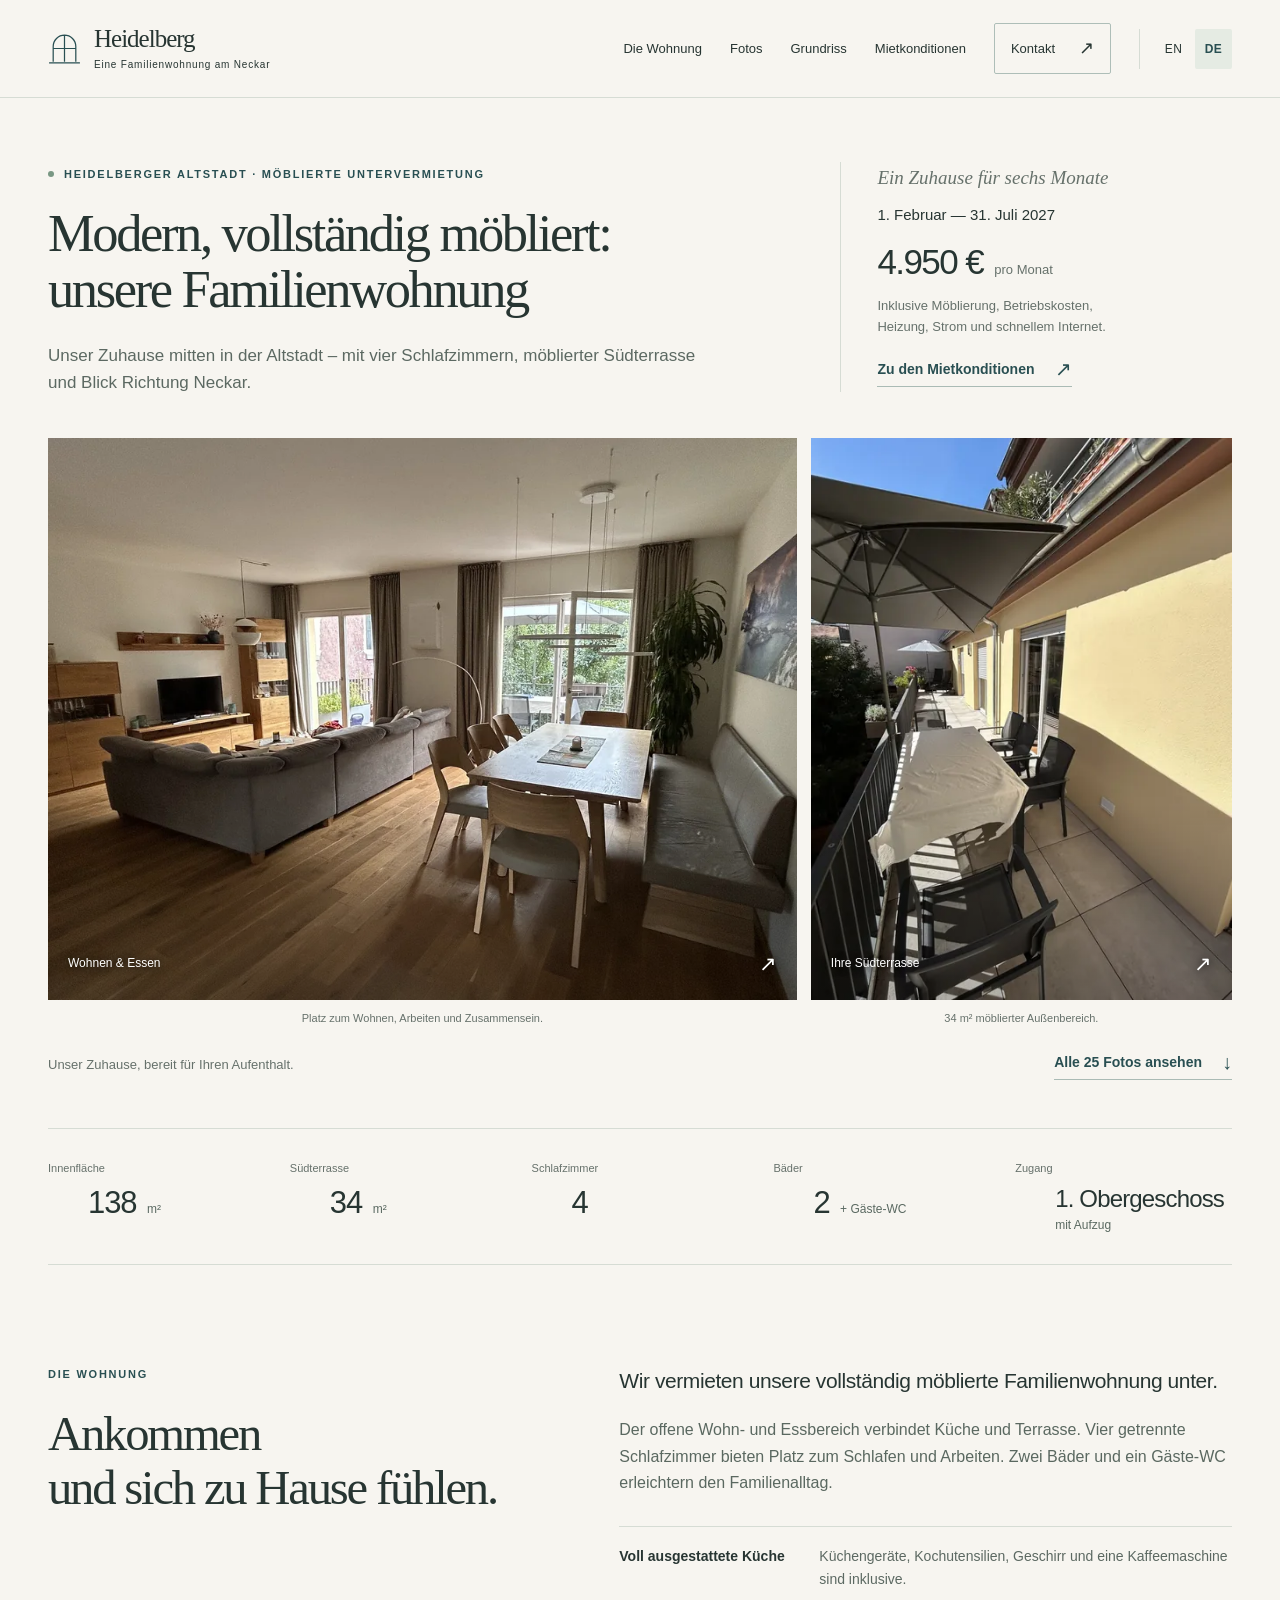
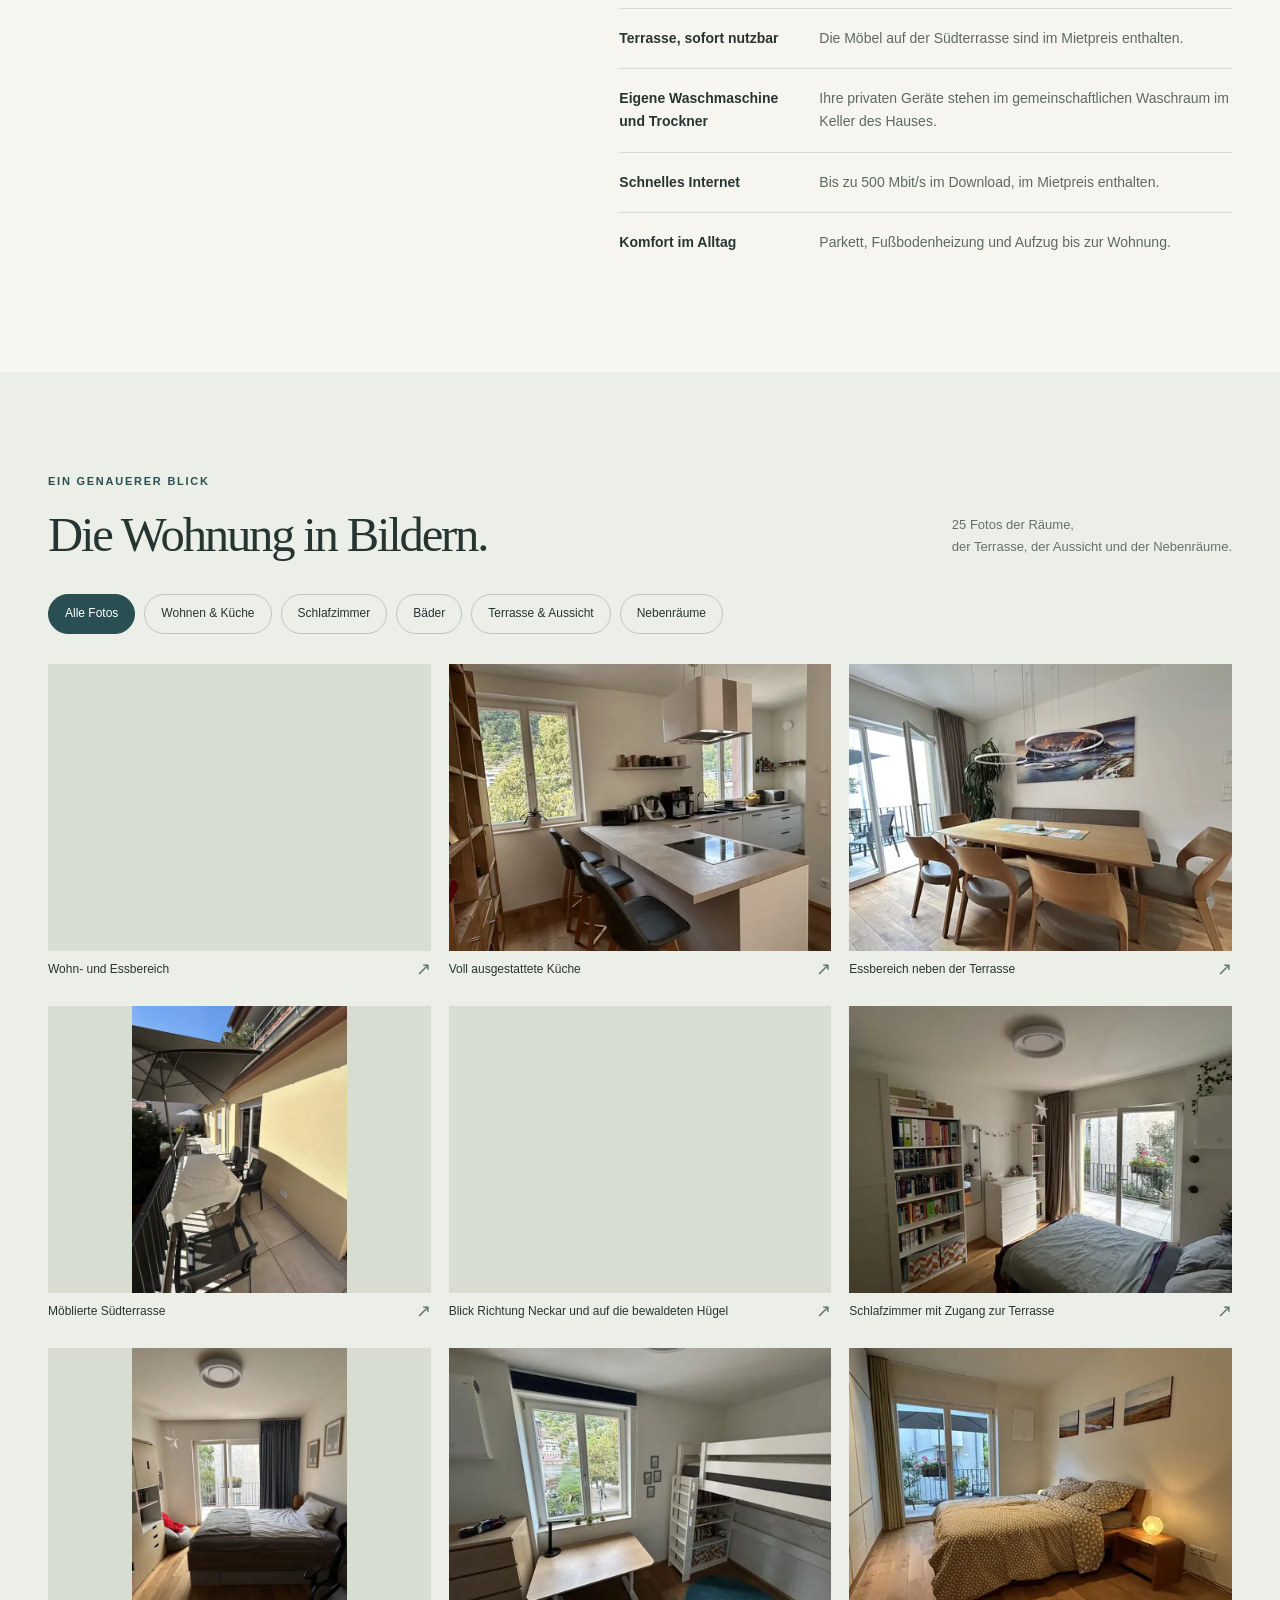
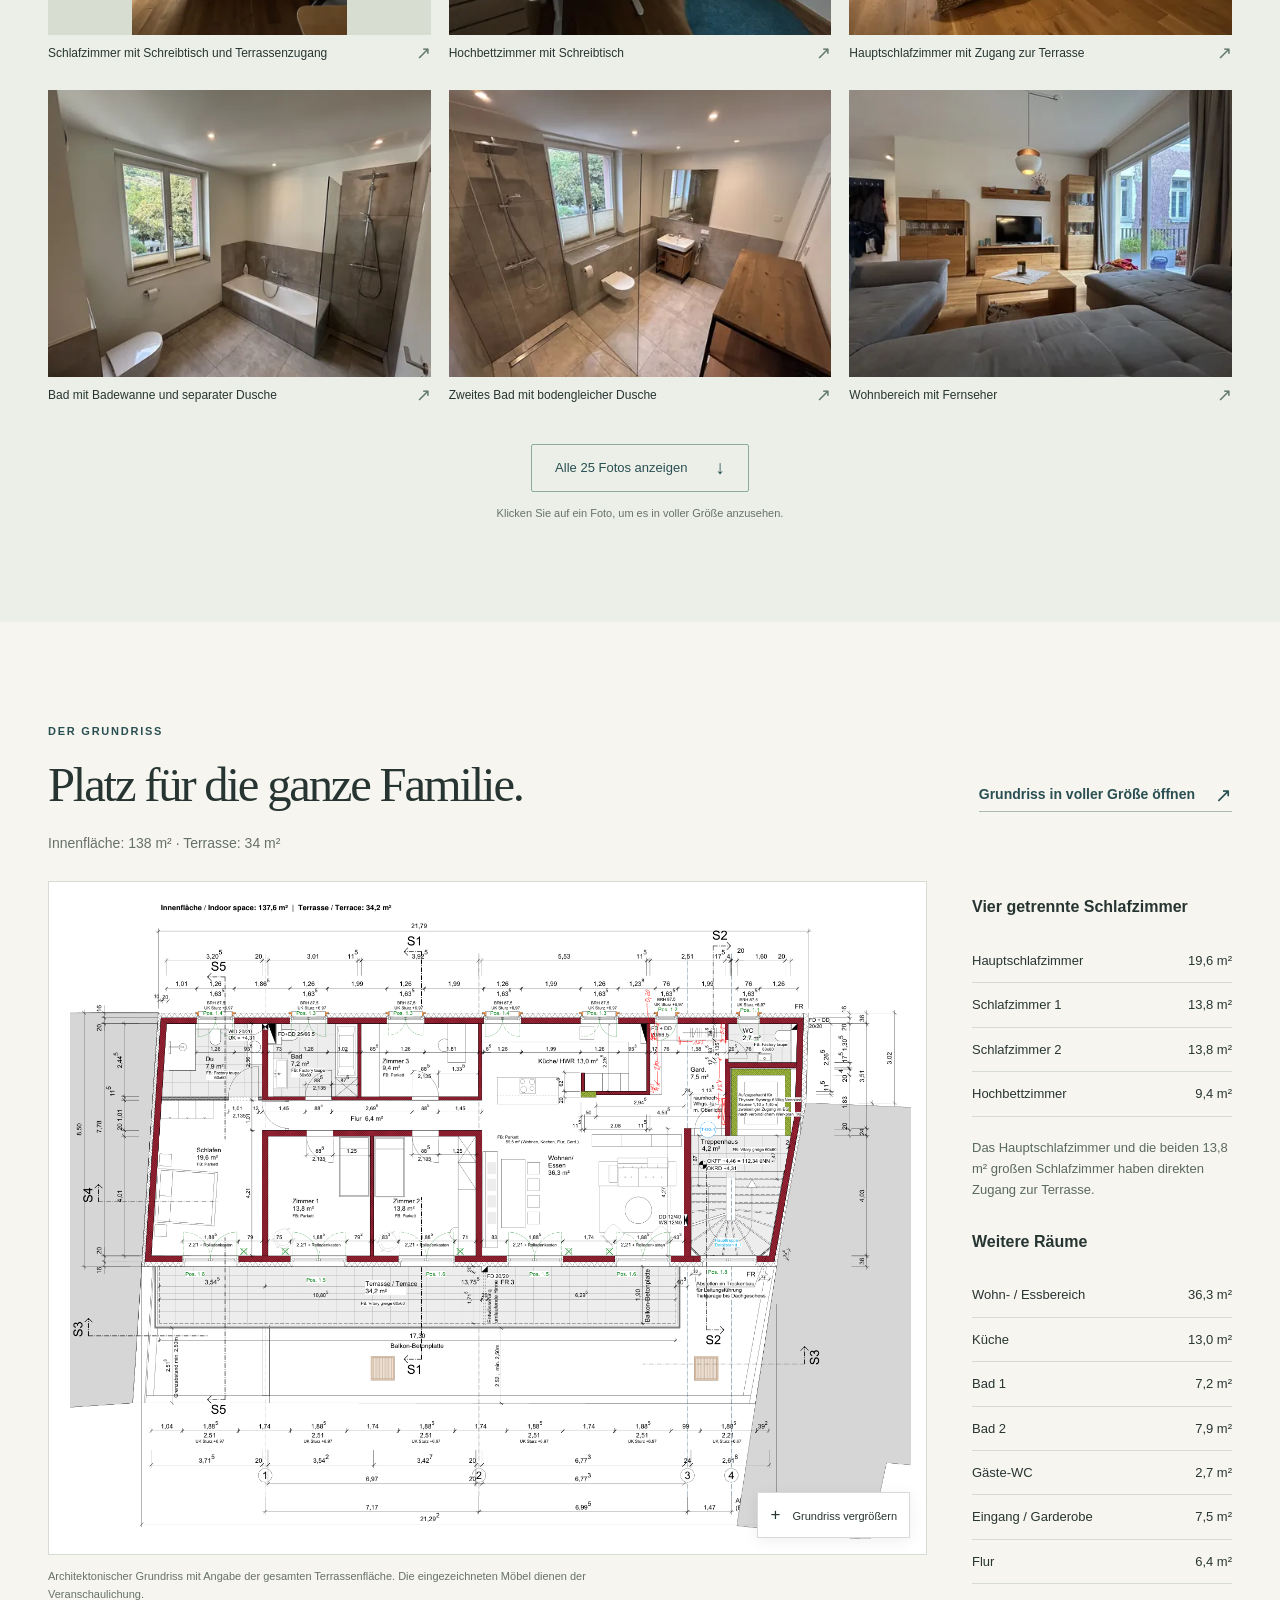
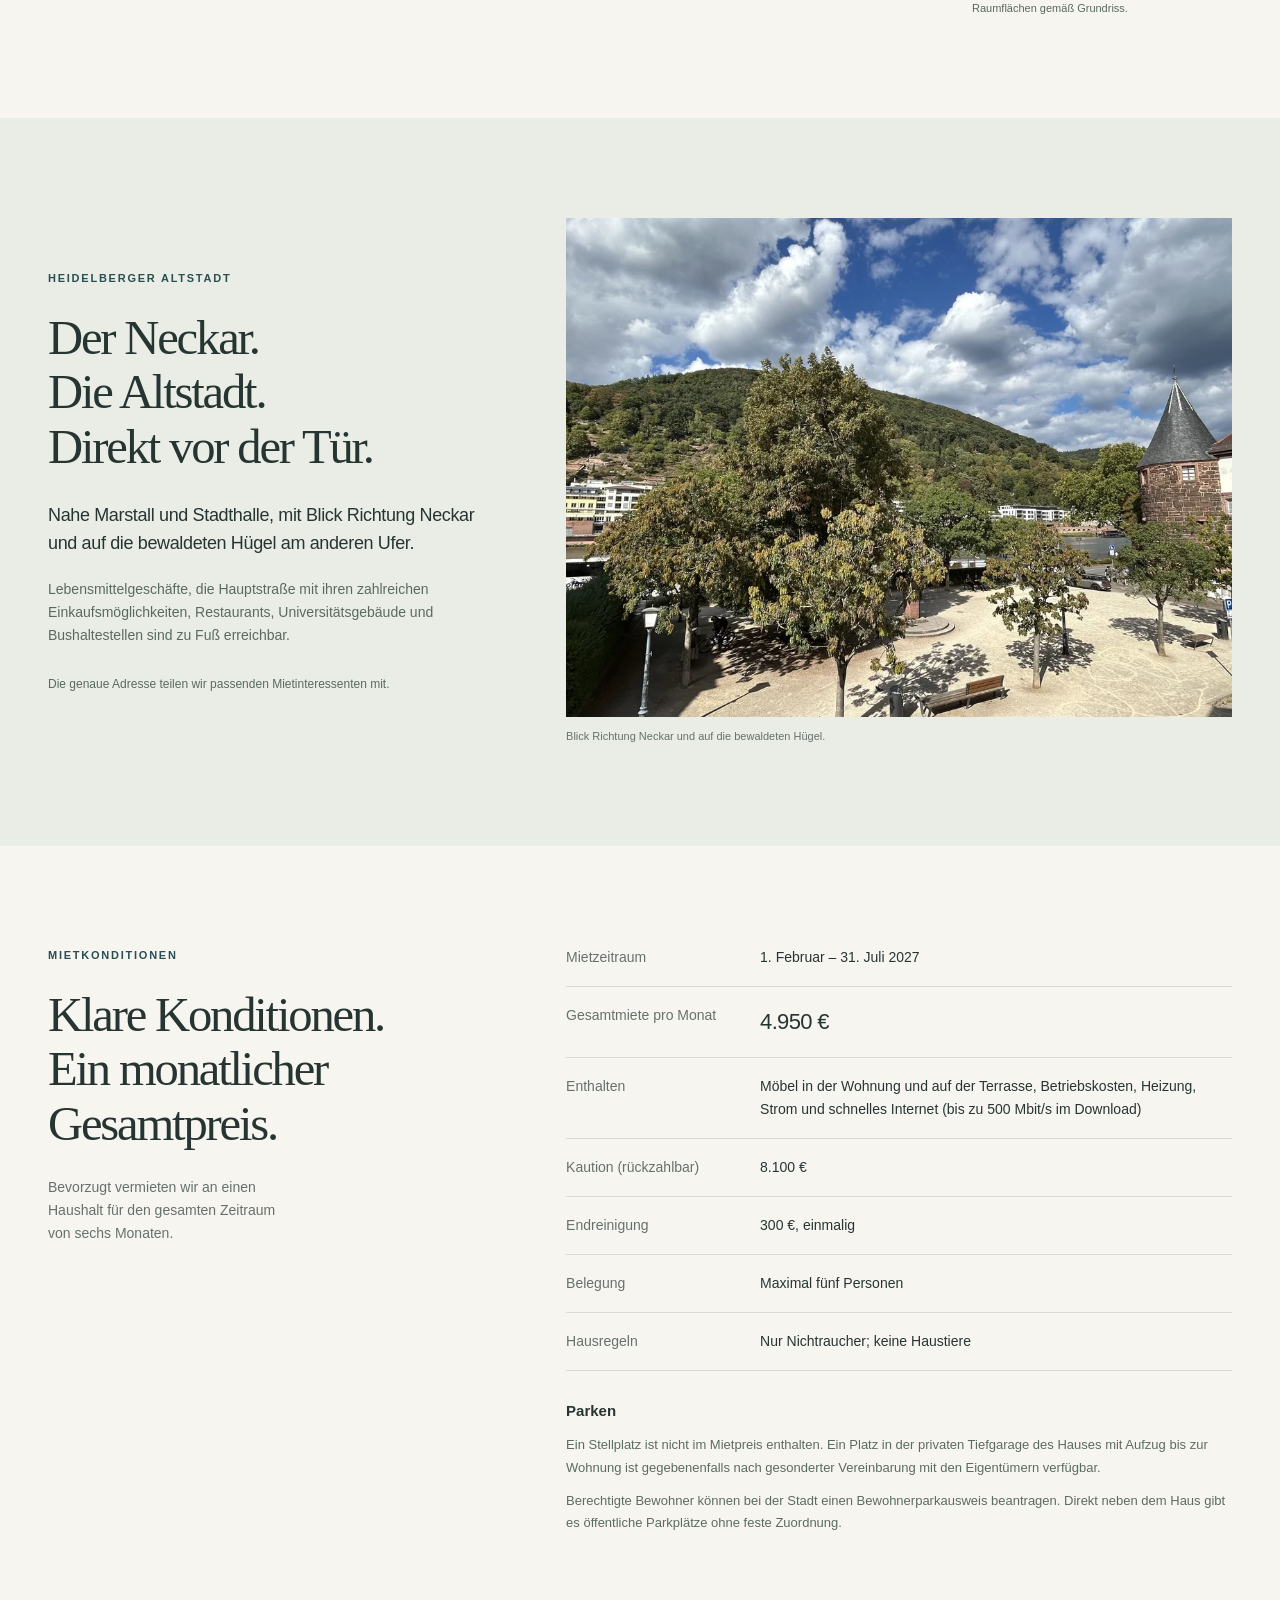
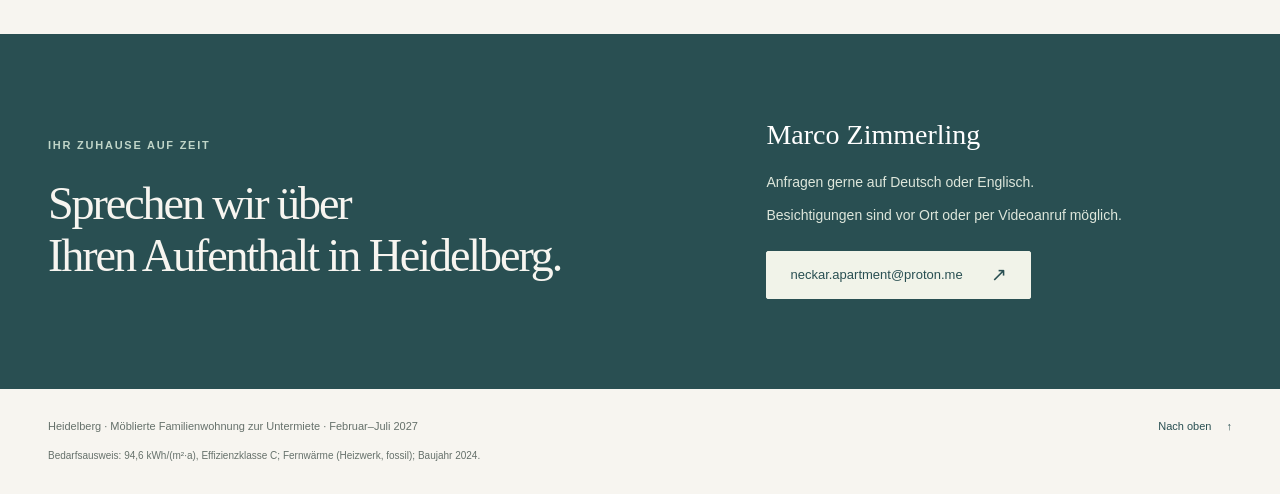
==== de.html @ b313aef7 "Publish bilingual furnished apartment website with photos and floor plan" ====
<!doctype html>
<html lang="de">
<head>
  <meta charset="utf-8">
  <meta name="viewport" content="width=device-width, initial-scale=1">
  <meta name="robots" content="noindex,nofollow">
  <meta name="description" content="Moderne, vollständig möblierte Familienwohnung in der Heidelberger Altstadt. Vier Schlafzimmer, Südterrasse und Blick zum Neckar. 1. Februar bis 31. Juli 2027.">
  <meta name="theme-color" content="#f7f5f0">
  <meta property="og:type" content="website">
  <meta property="og:title" content="Moderne, vollständig möblierte Familienwohnung in Heidelberg">
  <meta property="og:description" content="Vier Schlafzimmer, möblierte Südterrasse und Blick zum Neckar. 1. Februar bis 31. Juli 2027.">
  <meta property="og:url" content="https://mzimmerling.github.io/nekar-apartment/de.html">
  <meta property="og:image" content="https://mzimmerling.github.io/nekar-apartment/assets/photo-01-md.webp">
  <title>Moderne, vollständig möblierte Familienwohnung · Heidelberg</title>
  <link rel="icon" type="image/svg+xml" href="favicon.svg">
  <link rel="alternate" hreflang="en" href="https://mzimmerling.github.io/nekar-apartment/">
  <link rel="alternate" hreflang="de" href="https://mzimmerling.github.io/nekar-apartment/de.html">
  <link rel="stylesheet" href="styles.css?v=3">
  <link rel="preload" as="image" href="assets/photo-01-lg.webp" imagesrcset="assets/photo-01-md.webp 960w, assets/photo-01-lg.webp 1800w" imagesizes="(max-width: 720px) 100vw, 65vw">
  <script defer src="site-config.js?v=2"></script>
  <script defer src="photos.js?v=2"></script>
  <script defer src="app.js?v=2"></script>
</head>
<body>
  <a class="skip-link" href="#main">Zum Inhalt springen</a>
  <header class="site-header">
    <a class="wordmark" href="#top" aria-label="Familienwohnung in Heidelberg, zurück nach oben">
      <svg viewbox="0 0 32 36" aria-hidden="true"><path d="M5 31V16a11 11 0 0 1 22 0v15M16 5v26M5 18h22M1 32h30"></path></svg>
      <span>Heidelberg<span class="wordmark-sub">Eine Familienwohnung am Neckar</span></span>
    </a>
    <nav aria-label="Hauptnavigation">
      <a href="#apartment">Die Wohnung</a>
      <a href="#photos">Fotos</a>
      <a href="#floorplan">Grundriss</a>
      <a href="#terms">Mietkonditionen</a>
      <a class="nav-contact" href="#contact">Kontakt <span aria-hidden="true">↗</span></a>
      <div class="language-switch" role="group" aria-label="Sprache der Website">
        <a href="index.html" lang="en" hreflang="en" aria-label="English">EN</a>
        <a href="de.html" lang="de" hreflang="de" aria-label="Deutsch" aria-current="page">DE</a>
      </div>
    </nav>
  </header>

  <main id="main">
    <section class="hero page-width" id="top" aria-labelledby="hero-title">
      <div class="hero-intro">
        <div>
          <p class="eyebrow"><span class="small-dot" aria-hidden="true"></span> Heidelberger Altstadt · Möblierte Untervermietung</p>
          <h1 id="hero-title">Modern, vollständig möbliert:<br class="desktop-break"> unsere Familienwohnung</h1>
          <p class="hero-description">Unser Zuhause mitten in der Altstadt – mit vier Schlafzimmern, möblierter Südterrasse und Blick Richtung Neckar.</p>
        </div>
        <aside class="stay-summary" aria-label="Mietzeitraum und monatlicher Mietpreis">
          <p class="summary-label">Ein Zuhause für sechs Monate</p>
          <p class="stay-dates">1. Februar — 31. Juli 2027</p>
          <p class="hero-price">4.950 € <span>pro Monat</span></p>
          <p class="price-detail">Inklusive Möblierung, Betriebskosten,<br>Heizung, Strom und schnellem Internet.</p>
          <a class="text-link" href="#terms">Zu den Mietkonditionen <span aria-hidden="true">↗</span></a>
        </aside>
      </div>

      <div class="hero-photos">
        <figure>
          <button class="hero-photo" type="button" data-photo-id="photo-01" aria-label="Foto des Wohn- und Essbereichs vergrößern">
            <img src="assets/photo-01-lg.webp" srcset="assets/photo-01-md.webp 960w, assets/photo-01-lg.webp 1800w" sizes="(max-width: 720px) 100vw, 65vw" width="2200" height="1650" alt="Offener Wohn- und Essbereich mit grauem Sofa, Esstisch aus Holz und Türen zur Terrasse" fetchpriority="high">
            <span class="image-corner" aria-hidden="true">Wohnen &amp; Essen <span>↗</span></span>
          </button>
          <figcaption>Platz zum Wohnen, Arbeiten und Zusammensein.</figcaption>
        </figure>
        <figure>
          <button class="hero-photo terrace" type="button" data-photo-id="photo-05" aria-label="Terrassenfoto vergrößern">
            <img src="assets/photo-05-lg.webp" srcset="assets/photo-05-sm.webp 480w, assets/photo-05-md.webp 960w, assets/photo-05-lg.webp 1650w" sizes="(max-width: 720px) 100vw, 37vw" width="1650" height="2200" alt="Lange Südterrasse mit Gartentisch, Stühlen und Sonnenschirm">
            <span class="image-corner" aria-hidden="true">Ihre Südterrasse <span>↗</span></span>
          </button>
          <figcaption>34 m² möblierter Außenbereich.</figcaption>
        </figure>
      </div>
      <div class="hero-bottom"><span>Unser Zuhause, bereit für Ihren Aufenthalt.</span><a class="text-link" href="#photos">Alle 25 Fotos ansehen <span aria-hidden="true">↓</span></a></div>

      <dl class="key-facts">
        <div><dt>Innenfläche</dt><dd>138 <span>m²</span></dd></div>
        <div><dt>Südterrasse</dt><dd>34 <span>m²</span></dd></div>
        <div><dt>Schlafzimmer</dt><dd>4</dd></div>
        <div><dt>Bäder</dt><dd>2 <span>+ Gäste-WC</span></dd></div>
        <div><dt>Zugang</dt><dd class="fact-access">1. Obergeschoss <span>mit Aufzug</span></dd></div>
      </dl>
    </section>

    <section class="apartment-section page-width section-space" id="apartment" aria-labelledby="apartment-title">
      <div class="section-intro">
        <p class="eyebrow">Die Wohnung</p>
        <h2 id="apartment-title">Ankommen<br>und sich zu Hause fühlen.</h2>
      </div>
      <div class="apartment-copy">
        <p class="lead">Wir vermieten unsere vollständig möblierte Familienwohnung unter.</p>
        <p>Der offene Wohn- und Essbereich verbindet Küche und Terrasse. Vier getrennte Schlafzimmer bieten Platz zum Schlafen und Arbeiten. Zwei Bäder und ein Gäste-WC erleichtern den Familienalltag.</p>
        <dl class="amenity-list">
          <div><dt>Voll ausgestattete Küche</dt><dd>Küchengeräte, Kochutensilien, Geschirr und eine Kaffeemaschine sind inklusive.</dd></div>
          <div><dt>Terrasse, sofort nutzbar</dt><dd>Die Möbel auf der Südterrasse sind im Mietpreis enthalten.</dd></div>
          <div><dt>Eigene Waschmaschine und Trockner</dt><dd>Ihre privaten Geräte stehen im gemeinschaftlichen Waschraum im Keller des Hauses.</dd></div>
          <div><dt>Schnelles Internet</dt><dd>Bis zu 500 Mbit/s im Download, im Mietpreis enthalten.</dd></div>
          <div><dt>Komfort im Alltag</dt><dd>Parkett, Fußbodenheizung und Aufzug bis zur Wohnung.</dd></div>
        </dl>
      </div>
    </section>

    <section class="gallery-section section-space" id="photos" aria-labelledby="gallery-title">
      <div class="page-width">
        <div class="section-topline"><div><p class="eyebrow">Ein genauerer Blick</p><h2 id="gallery-title">Die Wohnung in Bildern.</h2></div><p class="section-note">25 Fotos der Räume,<br>der Terrasse, der Aussicht und der Nebenräume.</p></div>
        <div class="gallery-filters" role="group" aria-label="Fotos nach Raum filtern">
          <button type="button" data-filter="all" aria-pressed="true">Alle Fotos</button>
          <button type="button" data-filter="living" aria-pressed="false">Wohnen &amp; Küche</button>
          <button type="button" data-filter="bedrooms" aria-pressed="false">Schlafzimmer</button>
          <button type="button" data-filter="bathrooms" aria-pressed="false">Bäder</button>
          <button type="button" data-filter="outdoor" aria-pressed="false">Terrasse &amp; Aussicht</button>
          <button type="button" data-filter="practical" aria-pressed="false">Nebenräume</button>
        </div>
        <p id="gallery-status" class="sr-only" role="status" aria-live="polite"></p>
        <div id="gallery-grid" class="gallery-grid"></div>
        <div class="gallery-more"><button class="button button-outline" id="show-more" type="button">Alle 25 Fotos anzeigen <span aria-hidden="true">↓</span></button><p>Klicken Sie auf ein Foto, um es in voller Größe anzusehen.</p></div>
        <noscript><p>Die Fotogalerie benötigt JavaScript. Die großen Fotos und der Grundriss sind auf dieser Seite auch ohne JavaScript verfügbar.</p></noscript>
      </div>
    </section>

    <section class="floorplan-section page-width section-space" id="floorplan" aria-labelledby="floorplan-title">
      <div class="section-topline"><div><p class="eyebrow">Der Grundriss</p><h2 id="floorplan-title">Platz für die ganze Familie.</h2></div><a class="text-link" href="assets/floor-plan.png?v=2" target="_blank" rel="noopener">Grundriss in voller Größe öffnen <span aria-hidden="true">↗</span></a></div>
      <p class="floorplan-area">Innenfläche: 138 m² · Terrasse: 34 m²</p>
      <div class="floorplan-layout">
        <figure class="floorplan-figure">
          <button id="open-floorplan" type="button" aria-label="Grundriss öffnen und vergrößern">
            <img src="assets/floor-plan-preview.png?v=2" width="1610" height="1220" loading="lazy" alt="Grundriss des ersten Obergeschosses mit vier Schlafzimmern, offenem Wohn- und Essbereich, Küche, zwei Bädern, Gäste-WC und langer Terrasse">
            <span class="plan-enlarge"><span aria-hidden="true">+</span> Grundriss vergrößern</span>
          </button>
          <figcaption>Architektonischer Grundriss mit Angabe der gesamten Terrassenfläche. Die eingezeichneten Möbel dienen der Veranschaulichung.</figcaption>
        </figure>
        <aside class="room-schedule" aria-labelledby="room-title">
          <div class="room-group">
            <h3 id="room-title">Vier getrennte Schlafzimmer</h3>
            <dl><div><dt>Hauptschlafzimmer</dt><dd>19,6 m²</dd></div><div><dt>Schlafzimmer 1</dt><dd>13,8 m²</dd></div><div><dt>Schlafzimmer 2</dt><dd>13,8 m²</dd></div><div><dt>Hochbettzimmer</dt><dd>9,4 m²</dd></div></dl>
            <p>Das Hauptschlafzimmer und die beiden 13,8 m² großen Schlafzimmer haben direkten Zugang zur Terrasse.</p>
          </div>
          <div class="room-group">
            <h3>Weitere Räume</h3>
            <dl>
              <div><dt>Wohn- / Essbereich</dt><dd>36,3 m²</dd></div>
              <div><dt>Küche</dt><dd>13,0 m²</dd></div>
              <div><dt>Bad 1</dt><dd>7,2 m²</dd></div>
              <div><dt>Bad 2</dt><dd>7,9 m²</dd></div>
              <div><dt>Gäste-WC</dt><dd>2,7 m²</dd></div>
              <div><dt>Eingang / Garderobe</dt><dd>7,5 m²</dd></div>
              <div><dt>Flur</dt><dd>6,4 m²</dd></div>
            </dl>
            <p class="small-note">Raumflächen gemäß Grundriss.</p>
          </div>
        </aside>
      </div>
    </section>

    <section class="location-section section-space" id="location" aria-labelledby="location-title">
      <div class="page-width location-layout">
        <div class="location-copy"><p class="eyebrow">Heidelberger Altstadt</p><h2 id="location-title">Der Neckar.<br>Die Altstadt.<br>Direkt vor der Tür.</h2><p class="lead">Nahe Marstall und Stadthalle, mit Blick Richtung Neckar und auf die bewaldeten Hügel am anderen Ufer.</p><p>Lebensmittelgeschäfte, die Hauptstraße mit ihren zahlreichen Einkaufsmöglichkeiten, Restaurants, Universitätsgebäude und Bushaltestellen sind zu Fuß erreichbar.</p><p class="small-note">Die genaue Adresse teilen wir passenden Mietinteressenten mit.</p></div>
        <figure><button class="location-photo" type="button" data-photo-id="photo-06" aria-label="Blick Richtung Neckar vergrößern"><img src="assets/photo-06-lg.webp" srcset="assets/photo-06-md.webp 960w, assets/photo-06-lg.webp 1800w" sizes="(max-width: 800px) 100vw, 58vw" width="2200" height="1650" loading="lazy" alt="Blick Richtung Neckar, auf einen historischen Turm und die grünen Hügel am anderen Ufer"></button><figcaption>Blick Richtung Neckar und auf die bewaldeten Hügel.</figcaption></figure>
      </div>
    </section>

    <section class="terms-section page-width section-space" id="terms" aria-labelledby="terms-title">
      <div class="section-intro"><p class="eyebrow">Mietkonditionen</p><h2 id="terms-title">Klare Konditionen.<br>Ein monatlicher Gesamtpreis.</h2><p>Bevorzugt vermieten wir an einen Haushalt für den gesamten Zeitraum von sechs Monaten.</p></div>
      <div class="rental-details">
        <dl class="rental-list"><div><dt>Mietzeitraum</dt><dd>1. Februar – 31. Juli 2027</dd></div><div><dt>Gesamtmiete pro Monat</dt><dd><strong>4.950 €</strong></dd></div><div><dt>Enthalten</dt><dd>Möbel in der Wohnung und auf der Terrasse, Betriebskosten, Heizung, Strom und schnelles Internet (bis zu 500 Mbit/s im Download)</dd></div><div><dt>Kaution (rückzahlbar)</dt><dd>8.100 €</dd></div><div><dt>Endreinigung</dt><dd>300 €, einmalig</dd></div><div><dt>Belegung</dt><dd>Maximal fünf Personen</dd></div><div><dt>Hausregeln</dt><dd>Nur Nichtraucher; keine Haustiere</dd></div></dl>
        <div class="parking-details"><h3>Parken</h3><p>Ein Stellplatz ist nicht im Mietpreis enthalten. Ein Platz in der privaten Tiefgarage des Hauses mit Aufzug bis zur Wohnung ist gegebenenfalls nach gesonderter Vereinbarung mit den Eigentümern verfügbar.</p><p>Berechtigte Bewohner können bei der Stadt einen Bewohnerparkausweis beantragen. Direkt neben dem Haus gibt es öffentliche Parkplätze ohne feste Zuordnung.</p></div>
      </div>
    </section>

    <section class="contact-section" id="contact" aria-labelledby="contact-title">
      <div class="page-width contact-layout">
        <div><p class="eyebrow">Ihr Zuhause auf Zeit</p><h2 id="contact-title">Sprechen wir über<br>Ihren Aufenthalt in Heidelberg.</h2></div>
        <div class="contact-details"><p class="contact-name">Marco Zimmerling</p><p>Anfragen gerne auf Deutsch oder Englisch.</p><p>Besichtigungen sind vor Ort oder per Videoanruf möglich.</p><a id="email-link" class="button button-light" href="mailto:neckar.apartment@proton.me">neckar.apartment@proton.me <span aria-hidden="true">↗</span></a></div>
      </div>
    </section>
  </main>

  <footer class="site-footer page-width"><p>Heidelberg · Möblierte Familienwohnung zur Untermiete · Februar–Juli 2027</p><p class="energy-details">Bedarfsausweis: 94,6 kWh/(m²·a), Effizienzklasse C; Fernwärme (Heizwerk, fossil); Baujahr 2024.</p><a href="#top">Nach oben <span aria-hidden="true">↑</span></a></footer>

  <dialog class="image-viewer" id="image-viewer" aria-labelledby="viewer-caption">
    <div class="viewer-shell">
      <div class="viewer-toolbar"><p id="viewer-counter"></p><div class="zoom-tools"><button type="button" id="zoom-out" aria-label="Verkleinern">−</button><button type="button" id="zoom-reset" aria-label="Bildvergrößerung zurücksetzen">100%</button><button type="button" id="zoom-in" aria-label="Vergrößern">+</button></div><button type="button" class="viewer-close" id="viewer-close" aria-label="Bildansicht schließen" autofocus>Schließen <span aria-hidden="true">×</span></button></div>
      <div class="viewer-stage" id="viewer-stage"><img id="viewer-image" alt=""></div>
      <div class="viewer-bottom"><button type="button" id="viewer-prev" aria-label="Vorheriges Foto">← <span>Zurück</span></button><p id="viewer-caption"></p><button type="button" id="viewer-next" aria-label="Nächstes Foto"><span>Weiter</span> →</button></div>
    </div>
  </dialog>
</body>
</html>
---- styles.css ----
:root{--paper:#f7f5f0;--ink:#273532;--muted:#66716b;--accent:#294f52;--line:#d6dcd4;--tint:#eaf0e8;--serif:Georgia,'Times New Roman',serif;--sans:-apple-system,BlinkMacSystemFont,'Segoe UI',sans-serif}
*{box-sizing:border-box}html{scroll-behavior:smooth;scroll-padding-top:104px}body{margin:0;background:var(--paper);color:var(--ink);font:16px/1.65 var(--sans);-webkit-font-smoothing:antialiased}body.viewer-open{overflow:hidden}a{color:inherit;text-decoration:none}button{font:inherit;color:inherit;cursor:pointer}img{max-width:100%;display:block}figure,dl,p,h1,h2,h3{margin:0}button,a{-webkit-tap-highlight-color:transparent}button:focus-visible,a:focus-visible{outline:3px solid #598a9a;outline-offset:5px}button[hidden],a[hidden],p[hidden]{display:none!important}.page-width{width:min(1280px,calc(100% - 96px));margin-inline:auto}.section-space{padding-top:100px;padding-bottom:100px}.eyebrow{font-size:11px;letter-spacing:.16em;text-transform:uppercase;font-weight:650;color:var(--accent);margin-bottom:24px}h1,h2{font-family:var(--serif);font-weight:400;letter-spacing:-.045em}h1{font-size:clamp(40px,4.5vw,68px);line-height:1.07}h2{font-size:clamp(36px,3.8vw,54px);line-height:1.12}h3{font-size:17px;line-height:1.4;font-weight:600}.lead{font-size:21px;line-height:1.55;letter-spacing:-.02em}.text-link{font-size:14px;font-weight:550;color:var(--accent);display:inline-flex;align-items:center;gap:20px;border-bottom:1px solid #aabbb5;padding:2px 0 5px}.text-link:hover{color:#0b393d;border-color:currentColor}.text-link span{font-size:20px;line-height:1}.small-note{font-size:13px;color:var(--muted);line-height:1.6}.skip-link{position:fixed;top:10px;left:10px;background:#fff;padding:10px 15px;z-index:100;transform:translateY(-150%)}.skip-link:focus{transform:none}.sr-only{position:absolute;width:1px;height:1px;padding:0;margin:-1px;overflow:hidden;clip:rect(0,0,0,0);white-space:nowrap;border:0}
.site-header{position:sticky;top:0;z-index:10;display:flex;align-items:center;justify-content:space-between;gap:30px;min-height:98px;padding:20px 48px;background:rgba(247,245,240,.97);border-bottom:1px solid var(--line)}.wordmark{display:flex;align-items:center;gap:13px;font:25px/1.1 var(--serif);letter-spacing:-.04em}.wordmark svg{height:37px;width:33px;fill:none;stroke:var(--accent);stroke-width:1.2}.wordmark-sub{font:10px/1.4 var(--sans);letter-spacing:.08em;display:block;margin-top:5px}.site-header nav{display:flex;align-items:center;gap:28px;font-size:13px}.site-header nav>a:hover{color:var(--accent);text-decoration:underline;text-underline-offset:6px}.nav-contact{border:1px solid #aebeb8;border-radius:2px;padding:10px 16px;display:flex;gap:24px;align-items:center}.nav-contact span{font-size:18px}
.hero{padding-top:64px}.hero-intro{display:grid;grid-template-columns:minmax(0,1.85fr) minmax(270px,1fr);gap:68px;align-items:end;margin-bottom:42px}.hero .eyebrow{display:flex;align-items:center;gap:10px;margin-bottom:22px}.small-dot{width:6px;height:6px;background:#799783;border-radius:50%;display:inline-block}.hero-description{max-width:650px;margin-top:24px;font-size:17px;line-height:1.6;color:#5c6962}.stay-summary{border-left:1px solid var(--line);padding:5px 0 5px 36px;margin-bottom:4px}.summary-label{font:italic 19px var(--serif);color:var(--muted);margin-bottom:14px}.stay-dates{font-size:15px;margin-bottom:10px}.hero-price{font-size:35px;letter-spacing:-.045em;line-height:1.35;white-space:nowrap}.hero-price span{font-size:13px;letter-spacing:0;color:var(--muted);margin-left:3px}.price-detail{color:var(--muted);font-size:13px;margin:10px 0 18px}.hero-photos{display:grid;grid-template-columns:16fr 9fr;gap:14px}.hero-photo{width:100%;position:relative;display:block;padding:0;border:0;overflow:hidden;background:#e4e6df}.hero-photo img{width:100%;height:auto;aspect-ratio:4/3;object-fit:cover;transition:transform .7s ease}.hero-photo.terrace img{aspect-ratio:3/4}.hero-photo:hover img,.location-photo:hover img,.gallery-card:hover img{transform:scale(1.025)}.image-corner{position:absolute;left:20px;right:20px;bottom:18px;color:white;display:flex;align-items:center;justify-content:space-between;font-size:12px;text-shadow:0 1px 10px #000;z-index:1}.hero-photo:after{content:'';position:absolute;inset:65% 0 0;background:linear-gradient(transparent,rgba(0,0,0,.3));pointer-events:none}.image-corner>span{font-size:21px}.hero-photos figcaption{text-align:center;font-size:11px;color:var(--muted);padding-top:9px}.hero-bottom{display:flex;justify-content:space-between;align-items:center;gap:20px;margin-top:22px;color:var(--muted);font-size:13px}.key-facts{margin-top:48px;padding:30px 0;border-top:1px solid var(--line);border-bottom:1px solid var(--line);display:grid;grid-template-columns:repeat(5,1fr);gap:25px}.key-facts dt{font-size:11px;color:var(--muted);margin-bottom:6px}.key-facts dd{font-size:31px;letter-spacing:-.035em;line-height:1.3}.key-facts dd span{font-size:12px;letter-spacing:0;margin-left:3px;color:#5a6961}.key-facts .fact-access{font-size:24px}.key-facts .fact-access span{display:block;margin-left:0;margin-top:4px}
.apartment-section{display:grid;grid-template-columns:1fr 1.3fr;gap:100px}.apartment-copy>p+p{margin-top:20px;color:#5a6860}.amenity-list{margin-top:30px}.amenity-list>div{display:grid;grid-template-columns:180px 1fr;gap:20px;padding:18px 0;border-top:1px solid var(--line)}.amenity-list dt{font-size:14px;font-weight:600}.amenity-list dd{margin:0;font-size:14px;color:#5c6962;line-height:1.6}.gallery-section{background:#ecefe8}.section-topline{display:flex;justify-content:space-between;align-items:end;gap:35px;margin-bottom:32px}.section-topline .eyebrow{margin-bottom:18px}.section-note{font-size:13px;color:var(--muted);margin-bottom:5px}.gallery-filters{display:flex;gap:9px;flex-wrap:wrap;margin-bottom:30px}.gallery-filters button{background:transparent;border:1px solid #bbc7bc;border-radius:24px;padding:9px 16px;font-size:12px;white-space:nowrap;transition:background .2s}.gallery-filters button:hover{background:#e1e7dd}.gallery-filters button[aria-pressed=true]{background:var(--accent);border-color:var(--accent);color:#fff}.gallery-grid{display:grid;grid-template-columns:repeat(3,minmax(0,1fr));gap:28px 18px}.gallery-card{width:100%;display:block;text-align:left;border:0;padding:0;background:transparent}.gallery-image{overflow:hidden;background:#d7ddd1}.gallery-card img{width:100%;aspect-ratio:4/3;object-fit:cover;transition:transform .65s ease}.gallery-card .gallery-caption{display:flex;justify-content:space-between;gap:12px;line-height:1.5;font-size:12px;margin-top:9px}.gallery-caption span:last-child{font-size:18px;line-height:1;color:#63796c}.gallery-more{text-align:center;margin-top:40px}.button{display:inline-flex;gap:28px;justify-content:center;align-items:center;padding:13px 23px;font-size:13px;font-weight:500;line-height:1.5;border-radius:2px;transition:background .2s}.button-outline{border:1px solid #8eaaa0;background:transparent;color:var(--accent)}.button-outline:hover{background:#e0e7dd}.button span{font-size:19px;line-height:1}.gallery-more>p{margin-top:12px;font-size:11px;color:var(--muted)}
.floorplan-layout{display:grid;grid-template-columns:minmax(0,1fr) 260px;gap:45px;align-items:start}.floorplan-figure button{display:block;width:100%;padding:15px;border:1px solid var(--line);background:#fff;position:relative}.floorplan-figure img{width:100%;height:auto}.plan-enlarge{position:absolute;bottom:16px;right:16px;background:#fff;border:1px solid var(--line);font-size:11px;padding:8px 12px;box-shadow:0 3px 15px #0001}.plan-enlarge span{font-size:17px;padding-right:9px}.floorplan-figure figcaption{font-size:11px;color:var(--muted);margin-top:12px;max-width:560px}.room-schedule{padding-top:15px}.room-schedule h3{margin-bottom:20px}.room-schedule dl>div{display:flex;justify-content:space-between;gap:12px;padding:11px 0;border-bottom:1px solid var(--line);font-size:13px}.room-schedule dd{margin:0;white-space:nowrap;font-variant-numeric:tabular-nums}.room-schedule>p{font-size:13px;margin-top:22px;color:#59695f}.room-schedule>p.small-note{font-size:11px;margin-top:18px}
.location-section{background:#e9ede5}.location-layout{display:grid;grid-template-columns:.9fr 1.4fr;gap:90px;align-items:center}.location-copy h2{margin-bottom:28px}.location-copy .lead{font-size:18px}.location-copy>p:not(.eyebrow)+p{margin-top:20px}.location-copy>p:not(.lead):not(.eyebrow){font-size:14px;color:#5b6a60}.location-copy>p.small-note{font-size:12px!important;margin-top:28px!important}.location-photo{padding:0;border:0;width:100%;display:block;overflow:hidden;background:#d8ded0}.location-photo img{width:100%;height:auto;transition:transform .6s ease}.location-section figcaption{font-size:11px;color:var(--muted);margin-top:10px}
.terms-section{display:grid;grid-template-columns:.9fr 1.4fr;gap:90px}.terms-section .section-intro>p:last-child{font-size:14px;max-width:250px;color:var(--muted);margin-top:25px}.rental-list>div{display:grid;grid-template-columns:170px 1fr;gap:24px;padding:17px 0;border-bottom:1px solid var(--line);font-size:14px}.rental-list>div:first-child{padding-top:0}.rental-list dt{color:var(--muted)}.rental-list dd{margin:0}.rental-list strong{font-size:22px;font-weight:500;letter-spacing:-.03em}.parking-details{padding-top:29px}.parking-details h3{font-size:15px;margin-bottom:13px}.parking-details p{font-size:13px;color:#5c6b61;line-height:1.7}.parking-details p+p{margin-top:11px}
.contact-section{background:var(--accent);color:#f7f5f0;padding:85px 0 90px}.contact-layout{display:grid;grid-template-columns:1.35fr 1fr;gap:90px;align-items:center}.contact-section .eyebrow{color:#c0d5c8}.contact-section h2{font-size:clamp(35px,3.6vw,52px)}.contact-details{font-size:14px;color:#dde6db}.contact-name{font:28px var(--serif);color:#fff;margin-bottom:20px}.contact-details>p+p{margin-top:10px}.contact-details .contact-fallback{font-size:12px;color:#c1d2c6;max-width:300px;margin-top:23px;line-height:1.7}.button-light{background:#f1f3e9;border:1px solid #f1f3e9;color:#294f52;margin-top:24px}.button-light:hover{background:#fff}.site-footer{padding-top:28px;padding-bottom:30px;display:grid;grid-template-columns:1fr auto;gap:13px 40px;font-size:11px;color:var(--muted)}.site-footer .energy-details{grid-row:2;font-size:10px;max-width:860px}.site-footer>a{grid-column:2;grid-row:1;white-space:nowrap;color:var(--accent)}.site-footer>a span{margin-left:12px}
.image-viewer{width:min(1500px,calc(100vw - 48px));height:calc(100dvh - 48px);max-width:none;max-height:none;margin:auto;padding:0;border:1px solid #4c5a52;border-radius:5px;background:#101a17;color:#edf2e9;overflow:hidden}.image-viewer::backdrop{background:rgba(9,17,13,.89);backdrop-filter:blur(4px)}.viewer-shell{height:100%;display:grid;grid-template-rows:60px minmax(0,1fr) auto}.viewer-toolbar{display:flex;justify-content:space-between;align-items:center;gap:15px;padding:10px 20px;border-bottom:1px solid #34433b;font-size:12px}.viewer-toolbar>p{min-width:90px;color:#b7c8bc}.viewer-toolbar button,.viewer-bottom button{border:0;background:transparent;color:inherit}.zoom-tools{display:flex;gap:2px;align-items:center}.zoom-tools button{min-width:37px;min-height:36px;font-size:19px}.zoom-tools #zoom-reset{font-size:11px;min-width:54px;font-variant-numeric:tabular-nums}.viewer-close{display:flex;gap:12px;align-items:center;font-size:12px}.viewer-close span{font-size:25px}.viewer-stage{overflow:auto;display:flex;align-items:center;justify-content:center;min-height:0;padding:18px}.viewer-stage.zoomed{align-items:flex-start;justify-content:flex-start}.viewer-stage img{max-width:100%;max-height:100%;width:auto;height:auto;object-fit:contain;flex-shrink:0;user-select:none}.viewer-stage.zoomed img{max-width:none;max-height:none;object-fit:initial}.viewer-bottom{display:grid;grid-template-columns:130px 1fr 130px;gap:15px;padding:18px 20px;border-top:1px solid #34433b;align-items:center;font-size:13px}.viewer-bottom p{text-align:center;color:#d7e1d5}.viewer-bottom button{display:flex;gap:12px;align-items:center}.viewer-bottom #viewer-next{justify-content:flex-end}.viewer-bottom button:disabled{opacity:.3;cursor:default}.image-viewer button:focus-visible{outline-color:#e4efcc;outline-offset:2px}
.button-light{overflow-wrap:anywhere}
@media(min-width:1600px){.site-header{padding-left:max(48px,calc((100vw - 1280px)/2));padding-right:max(48px,calc((100vw - 1280px)/2))}}
@media(max-width:1100px){.page-width{width:calc(100% - 64px)}.site-header{padding-inline:32px}.site-header nav{gap:19px}.hero-intro{gap:36px;grid-template-columns:1.6fr 1fr}.hero-description{font-size:16px}.stay-summary{padding-left:25px}.hero-price{font-size:31px}.apartment-section{gap:55px;grid-template-columns:1fr 1.35fr}.amenity-list>div{grid-template-columns:145px 1fr;gap:15px}.location-layout,.terms-section{gap:55px}.floorplan-layout{gap:30px;grid-template-columns:minmax(0,1fr) 230px}.rental-list>div{grid-template-columns:140px 1fr;gap:15px}.contact-layout{gap:55px}.contact-section h2{font-size:42px}}
@media(max-width:800px){html{scroll-padding-top:98px}.page-width{width:calc(100% - 40px)}.site-header{padding:17px 20px;min-height:85px;gap:15px}.wordmark{font-size:22px;gap:9px}.wordmark-sub{font-size:8px;letter-spacing:.035em}.wordmark svg{width:25px;height:31px}.site-header nav{gap:17px}.site-header nav>a:not(.nav-contact){display:none}.nav-contact{font-size:12px;padding:8px 11px;gap:13px}.hero{padding-top:40px}.hero-intro{grid-template-columns:1fr;gap:30px;margin-bottom:30px}.hero h1{font-size:clamp(38px,6.5vw,58px);max-width:740px}.hero-description{max-width:560px;margin-top:19px}.stay-summary{border-left:0;border-top:1px solid var(--line);padding:22px 0 0;display:grid;grid-template-columns:1fr 1fr;gap:4px 24px}.summary-label{font-size:17px;margin:0;grid-column:1}.stay-dates{font-size:14px;grid-row:2;margin:0;grid-column:1}.hero-price{grid-column:2;grid-row:1/3;text-align:right;align-self:start;font-size:29px}.hero-price span{display:block;margin-top:0;font-size:12px}.price-detail{margin:8px 0 0;grid-column:1;grid-row:3;font-size:12px}.stay-summary .text-link{grid-column:2;grid-row:3;justify-self:end;align-self:end;font-size:12px;gap:8px}.hero-photos{gap:10px}.image-corner{left:12px;right:12px;bottom:10px;font-size:10px}.hero-photos figcaption{font-size:10px}.hero-bottom{font-size:12px;margin-top:17px}.hero-bottom .text-link{font-size:12px;gap:8px}.key-facts{grid-template-columns:repeat(3,1fr);margin-top:33px;padding:25px 0;gap:23px 15px}.key-facts dd{font-size:27px}.key-facts dt{font-size:10px}.key-facts dd span{font-size:11px}.section-space{padding-block:65px}.apartment-section{grid-template-columns:1fr;gap:28px}.section-intro h2 br{display:none}.eyebrow{margin-bottom:17px}.apartment-copy .lead{font-size:19px}.amenity-list>div{grid-template-columns:190px 1fr;gap:20px}.gallery-grid{grid-template-columns:repeat(2,minmax(0,1fr));gap:25px 14px}.section-topline{align-items:start;margin-bottom:25px}.section-note{font-size:12px;max-width:180px;padding-top:6px}.gallery-filters{gap:8px;margin-bottom:24px}.gallery-filters button{font-size:11px;padding:8px 13px}.floorplan-layout{grid-template-columns:1fr;gap:25px}.room-schedule{padding-top:0;max-width:none;display:grid;grid-template-columns:1fr 1fr;gap:8px 30px}.room-schedule h3{grid-column:1/-1;margin-bottom:5px}.room-schedule dl{grid-row:2/4}.room-schedule>p{margin-top:8px}.room-schedule>p.small-note{margin-top:0}.location-layout{grid-template-columns:1fr;gap:32px}.location-copy h2 br{display:none}.location-copy{max-width:600px}.location-copy h2{margin-bottom:20px}.location-copy .lead{font-size:18px}.location-copy>p.small-note{margin-top:16px!important}.terms-section{grid-template-columns:1fr;gap:30px}.terms-section .section-intro>p:last-child{max-width:none;margin-top:18px}.rental-list>div{grid-template-columns:170px 1fr}.contact-section{padding-block:60px}.contact-layout{grid-template-columns:1fr;gap:32px}.contact-section h2{font-size:40px}.contact-name{font-size:25px;margin-bottom:15px}.contact-details .contact-fallback{max-width:400px}.site-footer{font-size:10px;padding-block:25px;gap:12px}.site-footer .energy-details{grid-column:1/-1;font-size:9px}.image-viewer{width:calc(100vw - 20px);height:calc(100dvh - 20px)}.viewer-toolbar{padding:8px 12px}.viewer-bottom{grid-template-columns:65px 1fr 65px;padding:14px 12px;font-size:11px;gap:7px}.viewer-bottom button span{display:none}.viewer-stage{padding:8px}}
@media(max-width:480px){.hero-photos{grid-template-columns:1fr 1fr;gap:8px}.hero-photo img,.hero-photo.terrace img{aspect-ratio:3/4;object-fit:cover}.hero-photos figure:first-child img{object-position:51% center}.image-corner{font-size:9px;line-height:1.3;left:9px;right:9px}.image-corner>span{font-size:17px}.hero-photos figcaption{font-size:9px;line-height:1.5}.hero-bottom>span{max-width:155px;font-size:11px}.hero-bottom .text-link{white-space:nowrap;font-size:11px}.key-facts{grid-template-columns:repeat(2,1fr)}.key-facts>div:last-child{grid-column:1/-1;display:flex;align-items:center;gap:24px}.key-facts>div:last-child dt{margin:0}.key-facts .fact-access{font-size:22px}.key-facts .fact-access span{display:inline;margin-left:8px}.stay-summary{column-gap:12px}.stay-dates{font-size:12px}.hero-price{font-size:28px}.price-detail{font-size:11px}.stay-summary .text-link{font-size:11px}.amenity-list>div{grid-template-columns:1fr;gap:6px}.amenity-list dt,.amenity-list dd{font-size:13px}.section-topline{flex-direction:column;gap:18px}.section-note br{display:none}.section-note{max-width:none;padding:0}.section-note{display:none}.gallery-grid{gap:22px 10px}.gallery-card .gallery-caption{font-size:10px;gap:5px}.gallery-caption span:last-child{font-size:15px}.room-schedule{grid-template-columns:1fr;gap:7px}.room-schedule dl{grid-row:auto}.room-schedule>p{margin-top:14px}.room-schedule>p.small-note{margin-top:4px}.rental-list>div{grid-template-columns:116px 1fr;gap:14px;font-size:13px}.contact-section h2{font-size:36px}.contact-details{font-size:13px}.site-footer{grid-template-columns:1fr auto}.site-footer>p:first-child{max-width:230px}.viewer-toolbar>p{min-width:45px;font-size:10px}.viewer-close{font-size:10px;gap:6px}.zoom-tools button{min-width:30px}.zoom-tools #zoom-reset{min-width:43px}.viewer-bottom{grid-template-columns:30px 1fr 30px}}
@media(prefers-reduced-motion:reduce){html{scroll-behavior:auto}*,*:before,*:after{animation:none!important;transition:none!important}}

/* Full photographs stay inside a consistent frame, including portrait images. */
.gallery-image{display:block;position:relative;aspect-ratio:4/3;overflow:hidden;background:#d7ddd1}
.gallery-card img{position:absolute;inset:0;width:100%;height:100%;aspect-ratio:auto;object-fit:contain;transform:none;transition:none}
.gallery-card:hover img{transform:none}
.floorplan-area{margin:-12px 0 26px;color:var(--muted);font-size:14px}
.language-switch{display:flex;flex-shrink:0;align-items:center;gap:3px;border-left:1px solid var(--line);padding-left:15px}
.language-switch a{display:inline-flex;align-items:center;justify-content:center;min-width:37px;min-height:40px;padding:5px 7px;font-size:12px;line-height:1;letter-spacing:.04em;border-radius:2px}
.language-switch a[aria-current=page]{color:var(--accent);background:#e5ebe3;font-weight:650}
.language-switch a:hover{background:#e0e7dd}
:lang(de) .hero h1{font-size:clamp(38px,4.1vw,62px);overflow-wrap:break-word;hyphens:auto}
:lang(de) .room-schedule h3{font-size:16px}
@media(min-width:801px) and (max-width:1100px){.site-header nav{gap:13px}.wordmark{font-size:22px}.wordmark-sub{font-size:9px}.site-header{gap:20px}.language-switch{padding-left:10px}.nav-contact{gap:12px;padding-inline:12px}}
@media(max-width:800px){:lang(de) .hero h1{font-size:clamp(36px,6vw,54px)}}
@media(max-width:1000px){.site-header nav>a:not(.nav-contact){display:none}}
@media(max-width:600px){.site-header nav>.nav-contact,.wordmark-sub{display:none}.site-header{min-height:76px}.site-header nav{gap:0}.language-switch{padding-left:10px}.gallery-grid{grid-template-columns:1fr;gap:26px}.gallery-card .gallery-caption{font-size:12px}.gallery-caption span:last-child{font-size:18px}.contact-details .button-light{gap:15px;padding-inline:16px;font-size:12px}:lang(de) .hero h1{font-size:clamp(34px,7.4vw,44px)}}

/* Keep the bedroom and other-room schedules together on narrow layouts. */
.room-group+.room-group{margin-top:30px}
.room-group>p{font-size:13px;margin-top:20px;color:#59695f}
.room-group>p.small-note{font-size:11px;margin-top:16px}
.room-group dt{min-width:0;overflow-wrap:break-word}
.room-group dd{flex-shrink:0}
@media(max-width:800px){.room-schedule{align-items:start}.room-group+.room-group{margin-top:0}.room-group h3{margin-bottom:14px}.room-group dl{grid-row:auto}}
@media(max-width:480px){.room-group+.room-group{margin-top:24px}}
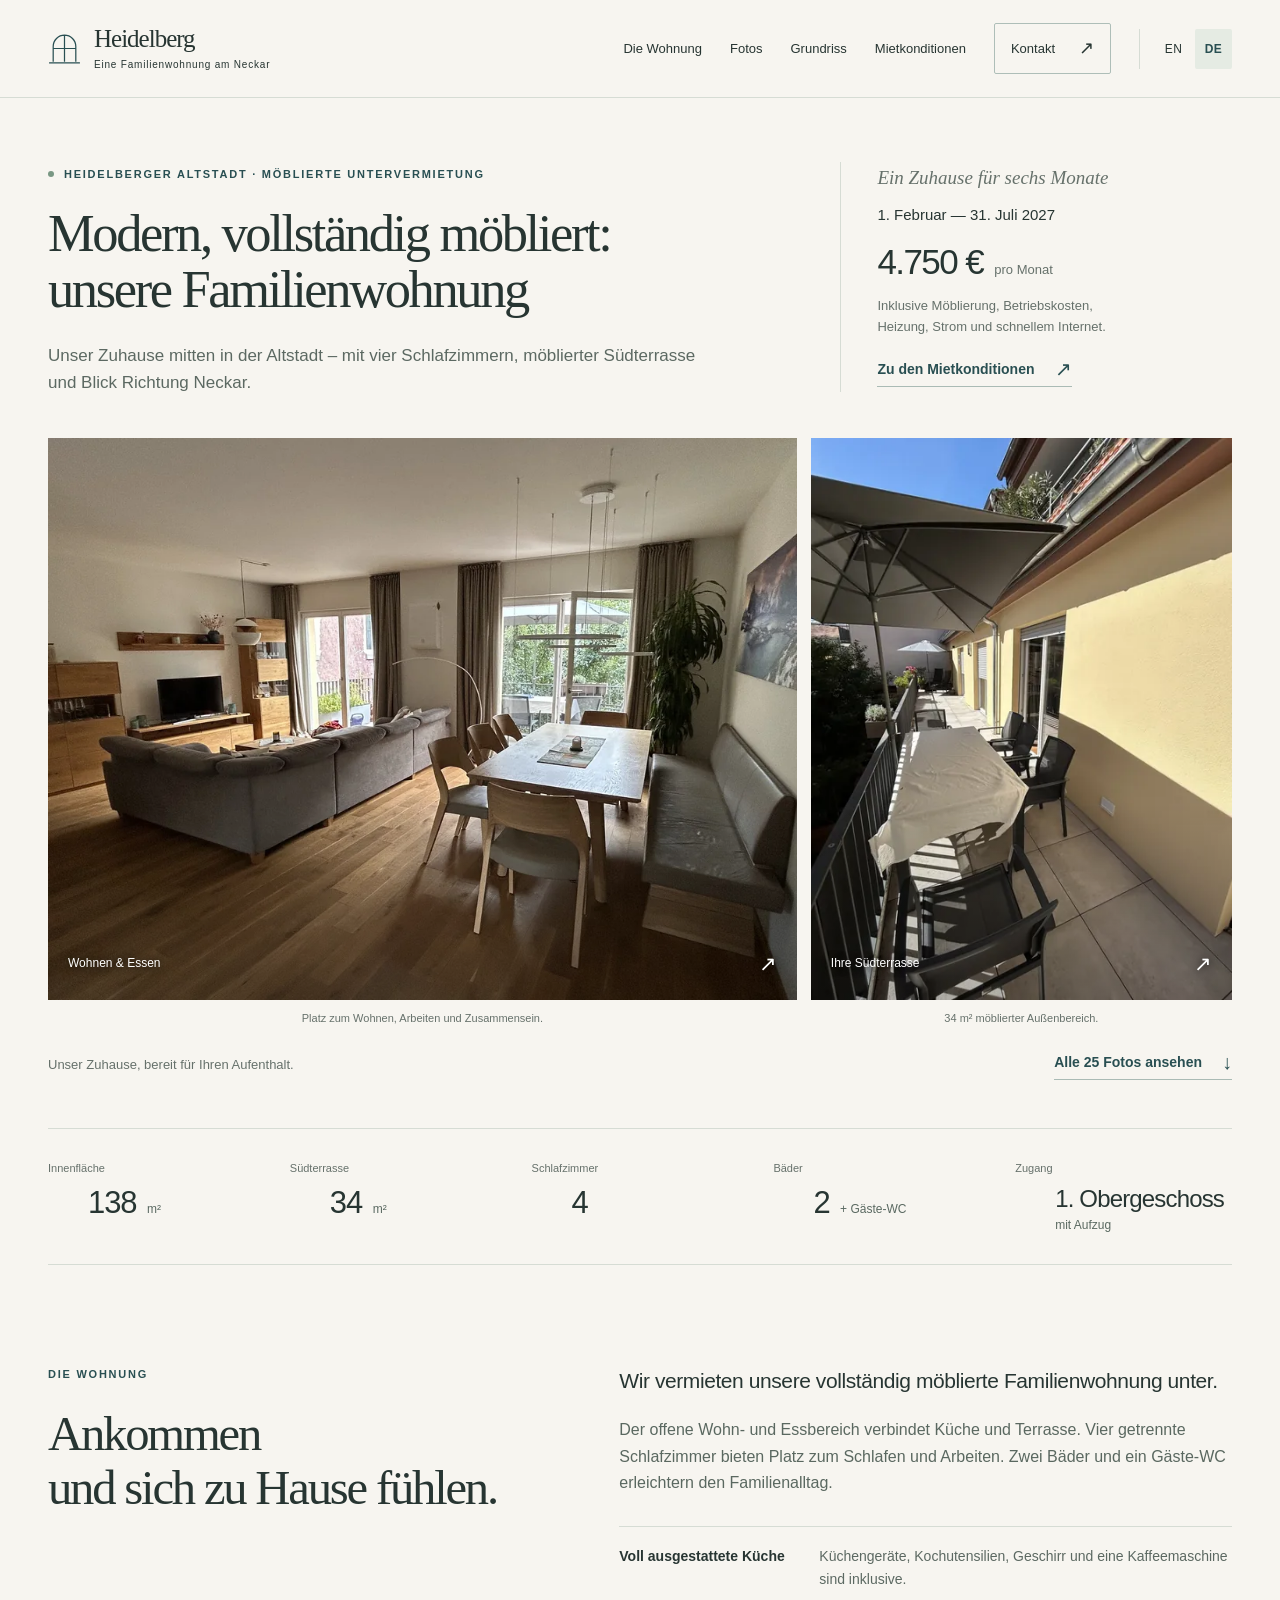
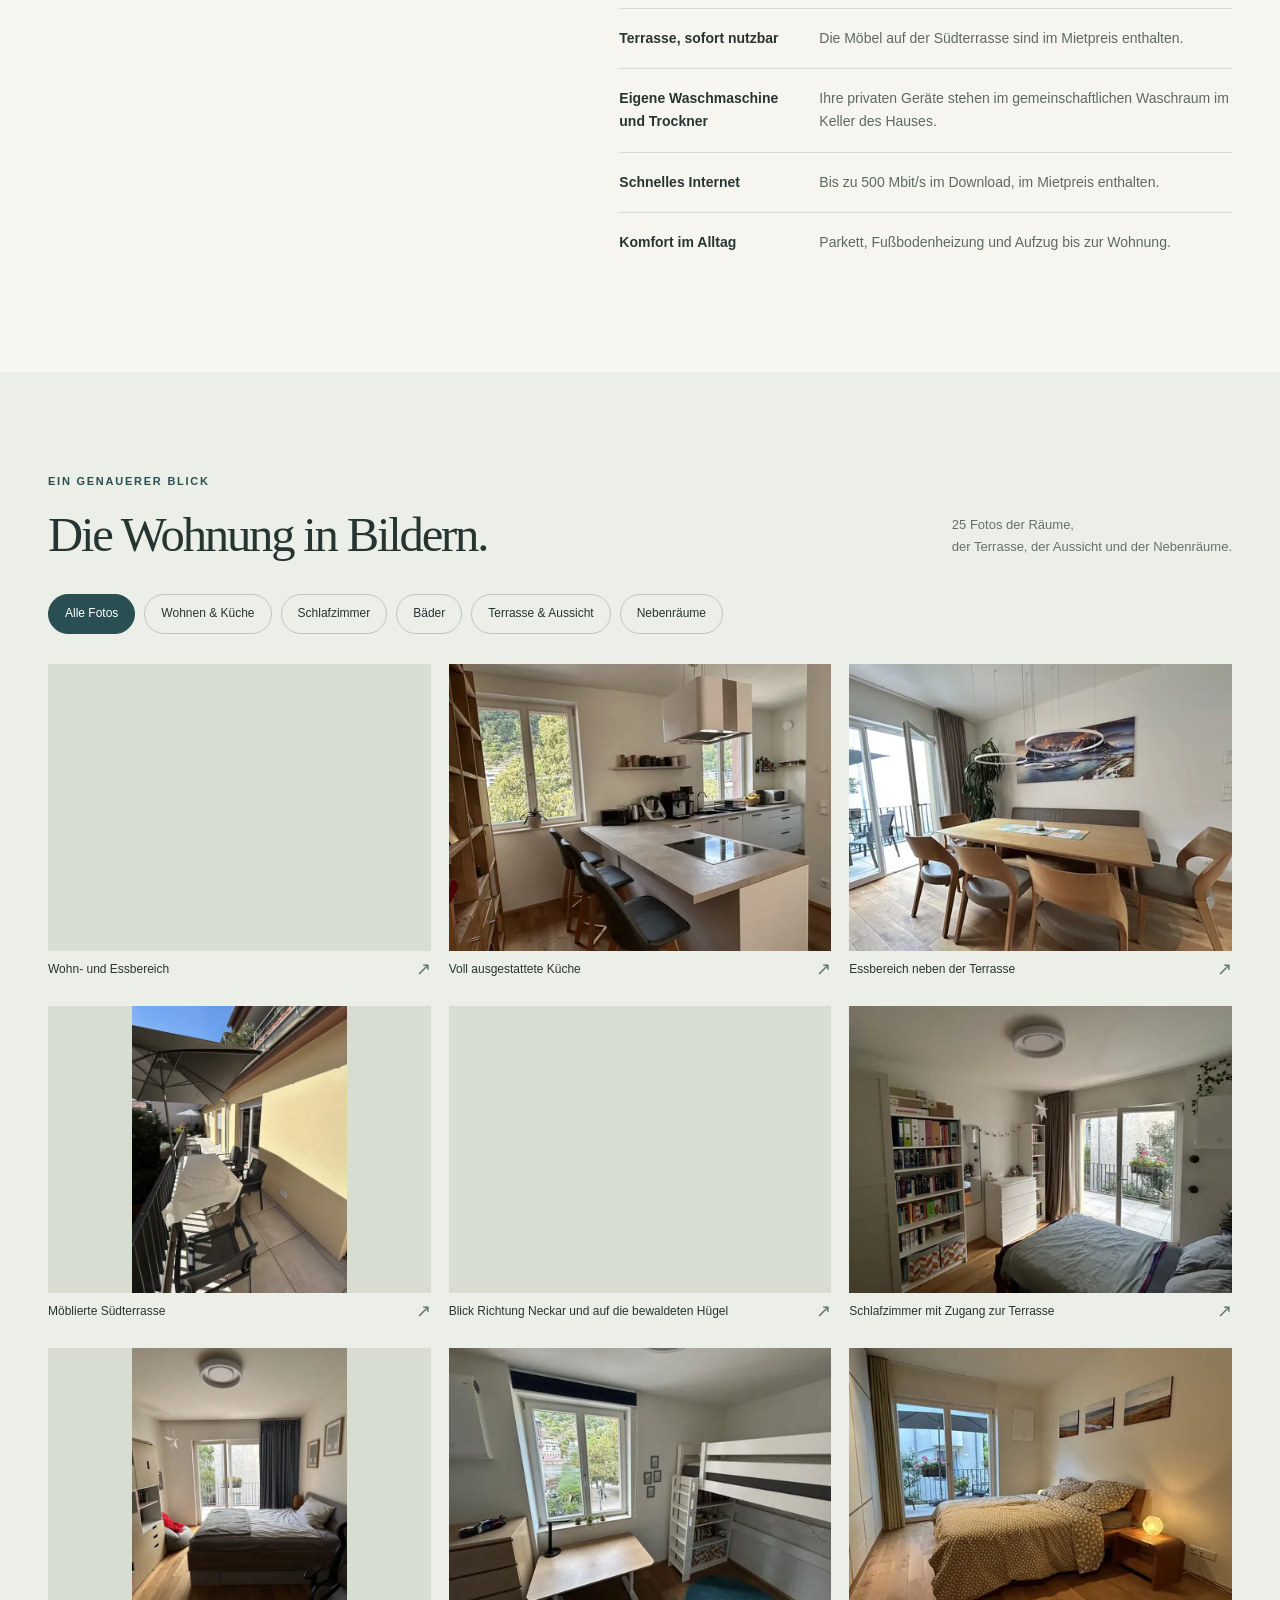
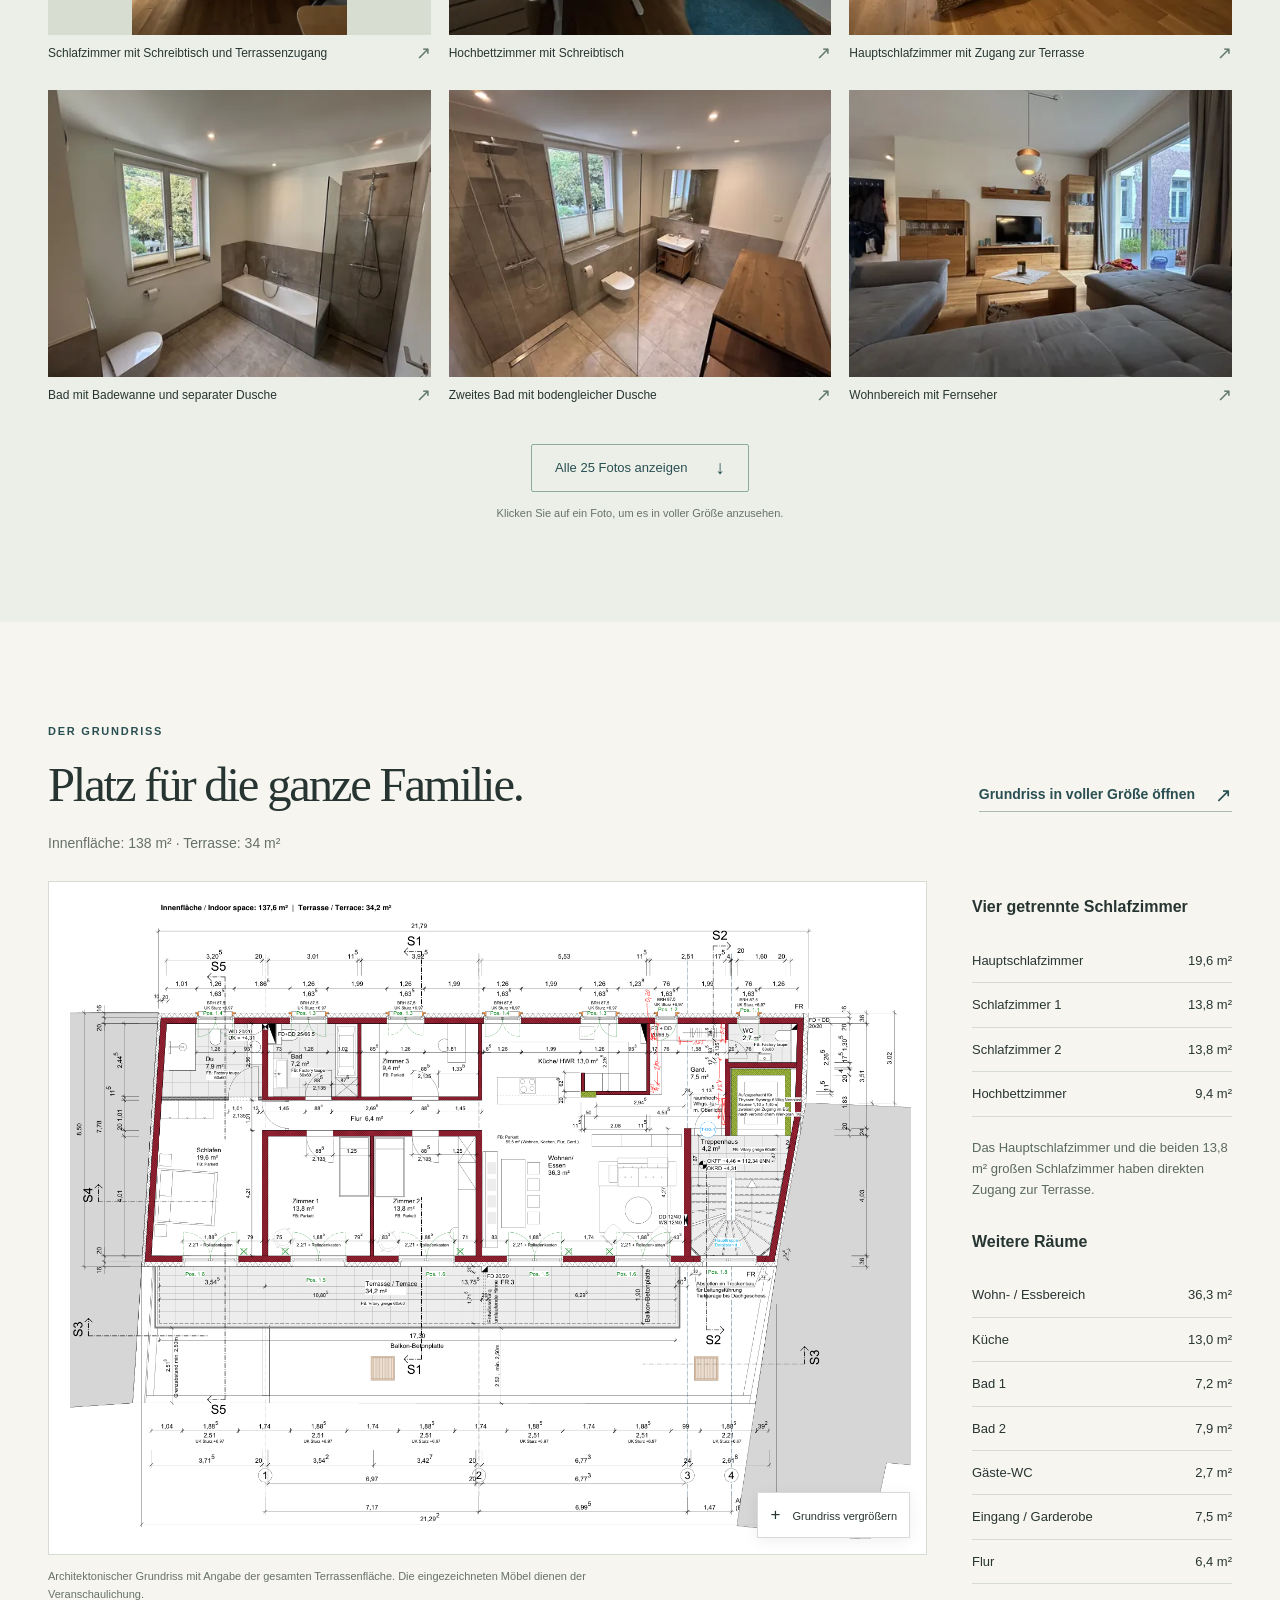
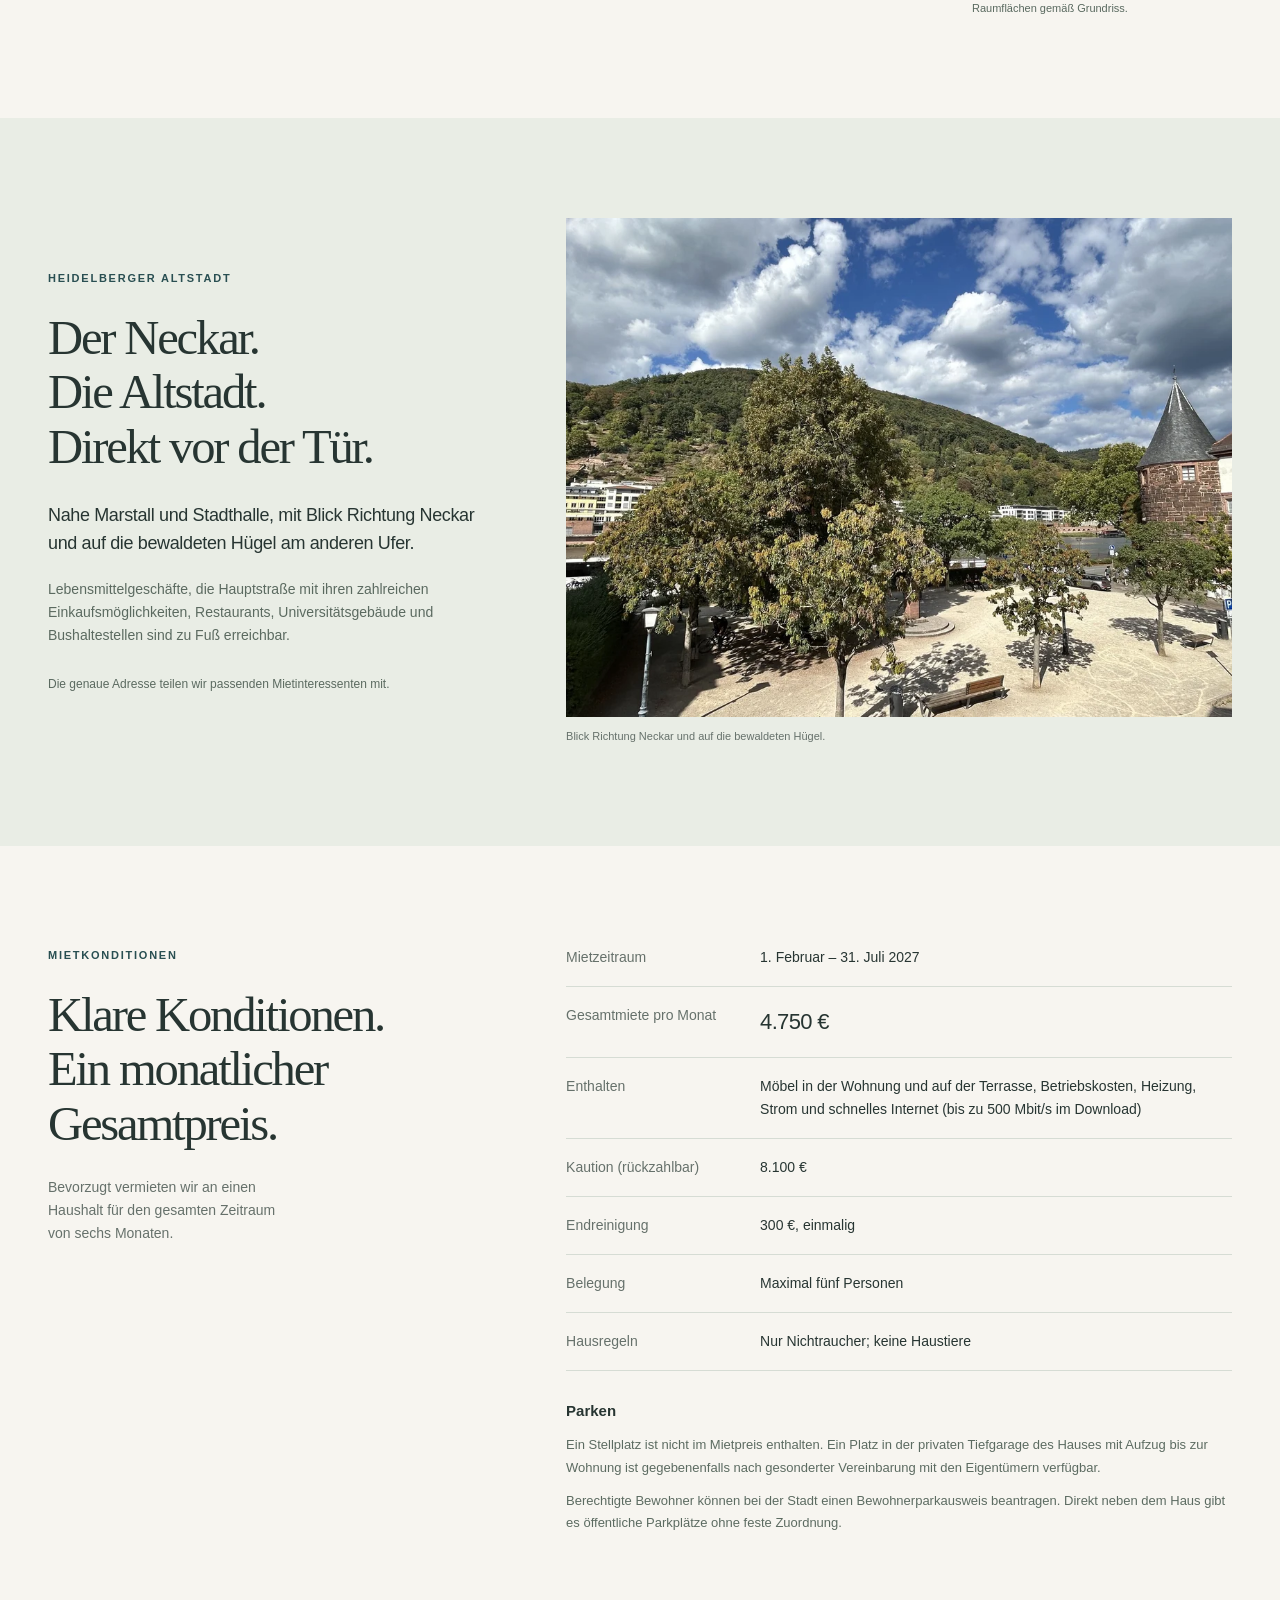
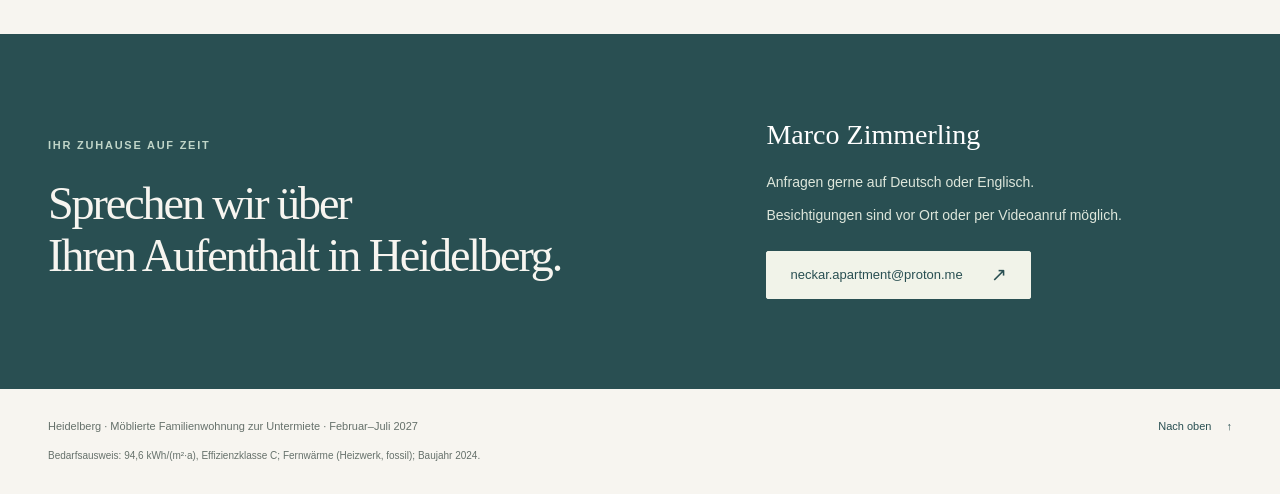
==== commit a866a1fa: "Update monthly asking rent to €4,750 in English and German" ====
--- a/de.html
+++ b/de.html
@@ -52,7 +52,7 @@
         <aside class="stay-summary" aria-label="Mietzeitraum und monatlicher Mietpreis">
           <p class="summary-label">Ein Zuhause für sechs Monate</p>
           <p class="stay-dates">1. Februar — 31. Juli 2027</p>
-          <p class="hero-price">4.950 € <span>pro Monat</span></p>
+          <p class="hero-price">4.750 € <span>pro Monat</span></p>
           <p class="price-detail">Inklusive Möblierung, Betriebskosten,<br>Heizung, Strom und schnellem Internet.</p>
           <a class="text-link" href="#terms">Zu den Mietkonditionen <span aria-hidden="true">↗</span></a>
         </aside>
@@ -165,7 +165,7 @@
     <section class="terms-section page-width section-space" id="terms" aria-labelledby="terms-title">
       <div class="section-intro"><p class="eyebrow">Mietkonditionen</p><h2 id="terms-title">Klare Konditionen.<br>Ein monatlicher Gesamtpreis.</h2><p>Bevorzugt vermieten wir an einen Haushalt für den gesamten Zeitraum von sechs Monaten.</p></div>
       <div class="rental-details">
-        <dl class="rental-list"><div><dt>Mietzeitraum</dt><dd>1. Februar – 31. Juli 2027</dd></div><div><dt>Gesamtmiete pro Monat</dt><dd><strong>4.950 €</strong></dd></div><div><dt>Enthalten</dt><dd>Möbel in der Wohnung und auf der Terrasse, Betriebskosten, Heizung, Strom und schnelles Internet (bis zu 500 Mbit/s im Download)</dd></div><div><dt>Kaution (rückzahlbar)</dt><dd>8.100 €</dd></div><div><dt>Endreinigung</dt><dd>300 €, einmalig</dd></div><div><dt>Belegung</dt><dd>Maximal fünf Personen</dd></div><div><dt>Hausregeln</dt><dd>Nur Nichtraucher; keine Haustiere</dd></div></dl>
+        <dl class="rental-list"><div><dt>Mietzeitraum</dt><dd>1. Februar – 31. Juli 2027</dd></div><div><dt>Gesamtmiete pro Monat</dt><dd><strong>4.750 €</strong></dd></div><div><dt>Enthalten</dt><dd>Möbel in der Wohnung und auf der Terrasse, Betriebskosten, Heizung, Strom und schnelles Internet (bis zu 500 Mbit/s im Download)</dd></div><div><dt>Kaution (rückzahlbar)</dt><dd>8.100 €</dd></div><div><dt>Endreinigung</dt><dd>300 €, einmalig</dd></div><div><dt>Belegung</dt><dd>Maximal fünf Personen</dd></div><div><dt>Hausregeln</dt><dd>Nur Nichtraucher; keine Haustiere</dd></div></dl>
         <div class="parking-details"><h3>Parken</h3><p>Ein Stellplatz ist nicht im Mietpreis enthalten. Ein Platz in der privaten Tiefgarage des Hauses mit Aufzug bis zur Wohnung ist gegebenenfalls nach gesonderter Vereinbarung mit den Eigentümern verfügbar.</p><p>Berechtigte Bewohner können bei der Stadt einen Bewohnerparkausweis beantragen. Direkt neben dem Haus gibt es öffentliche Parkplätze ohne feste Zuordnung.</p></div>
       </div>
     </section>
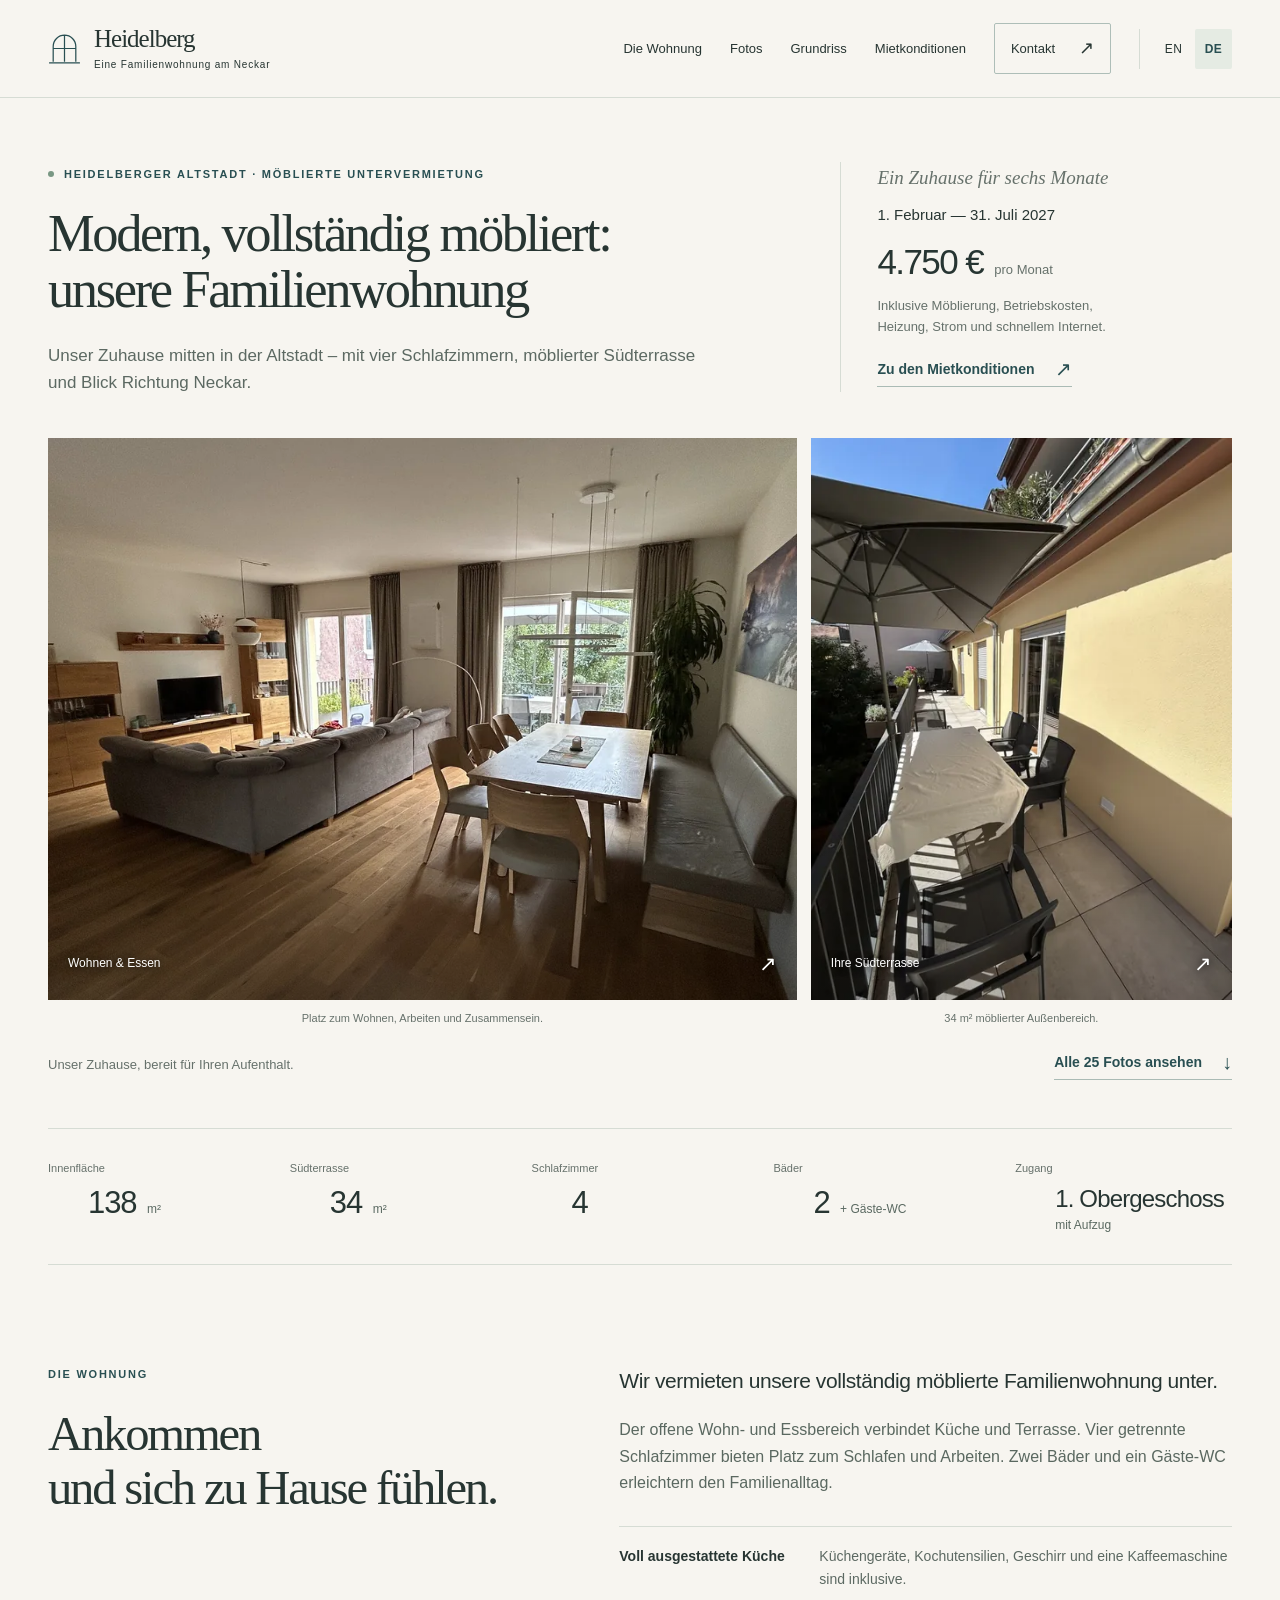
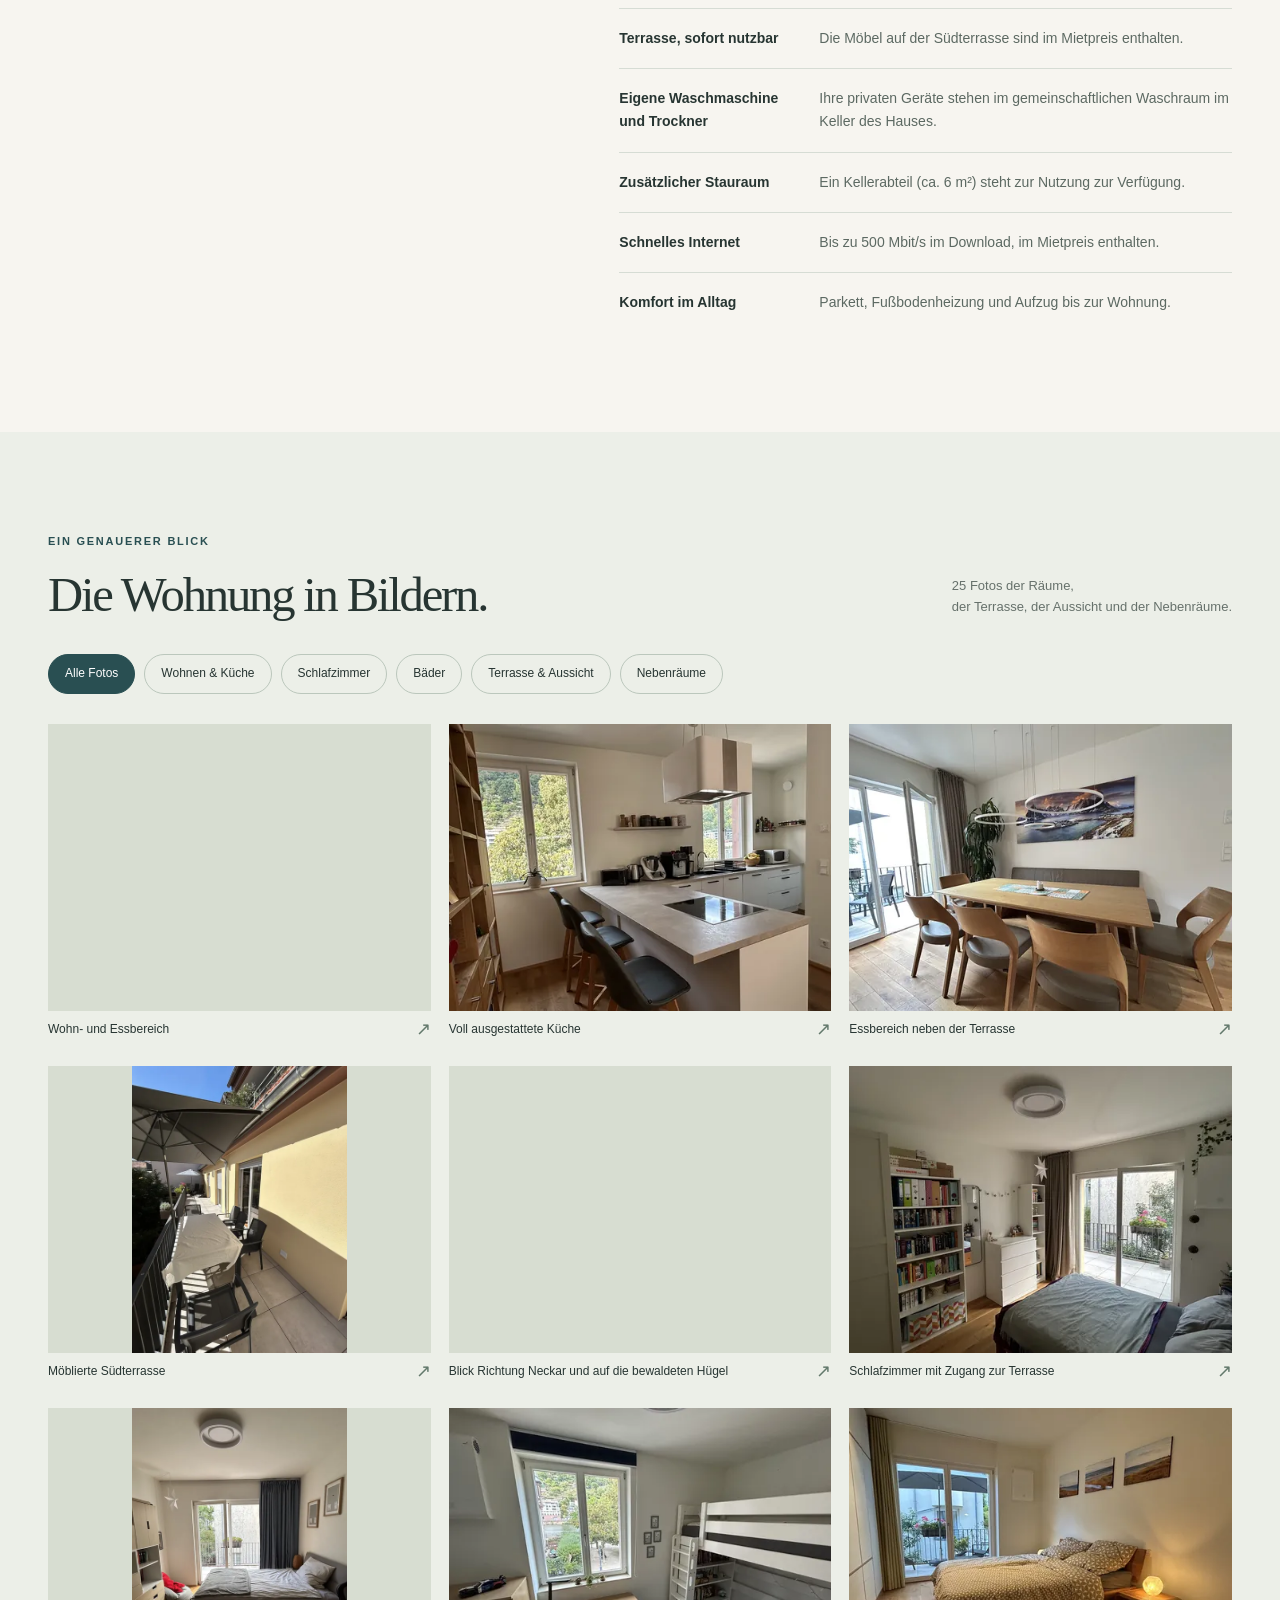
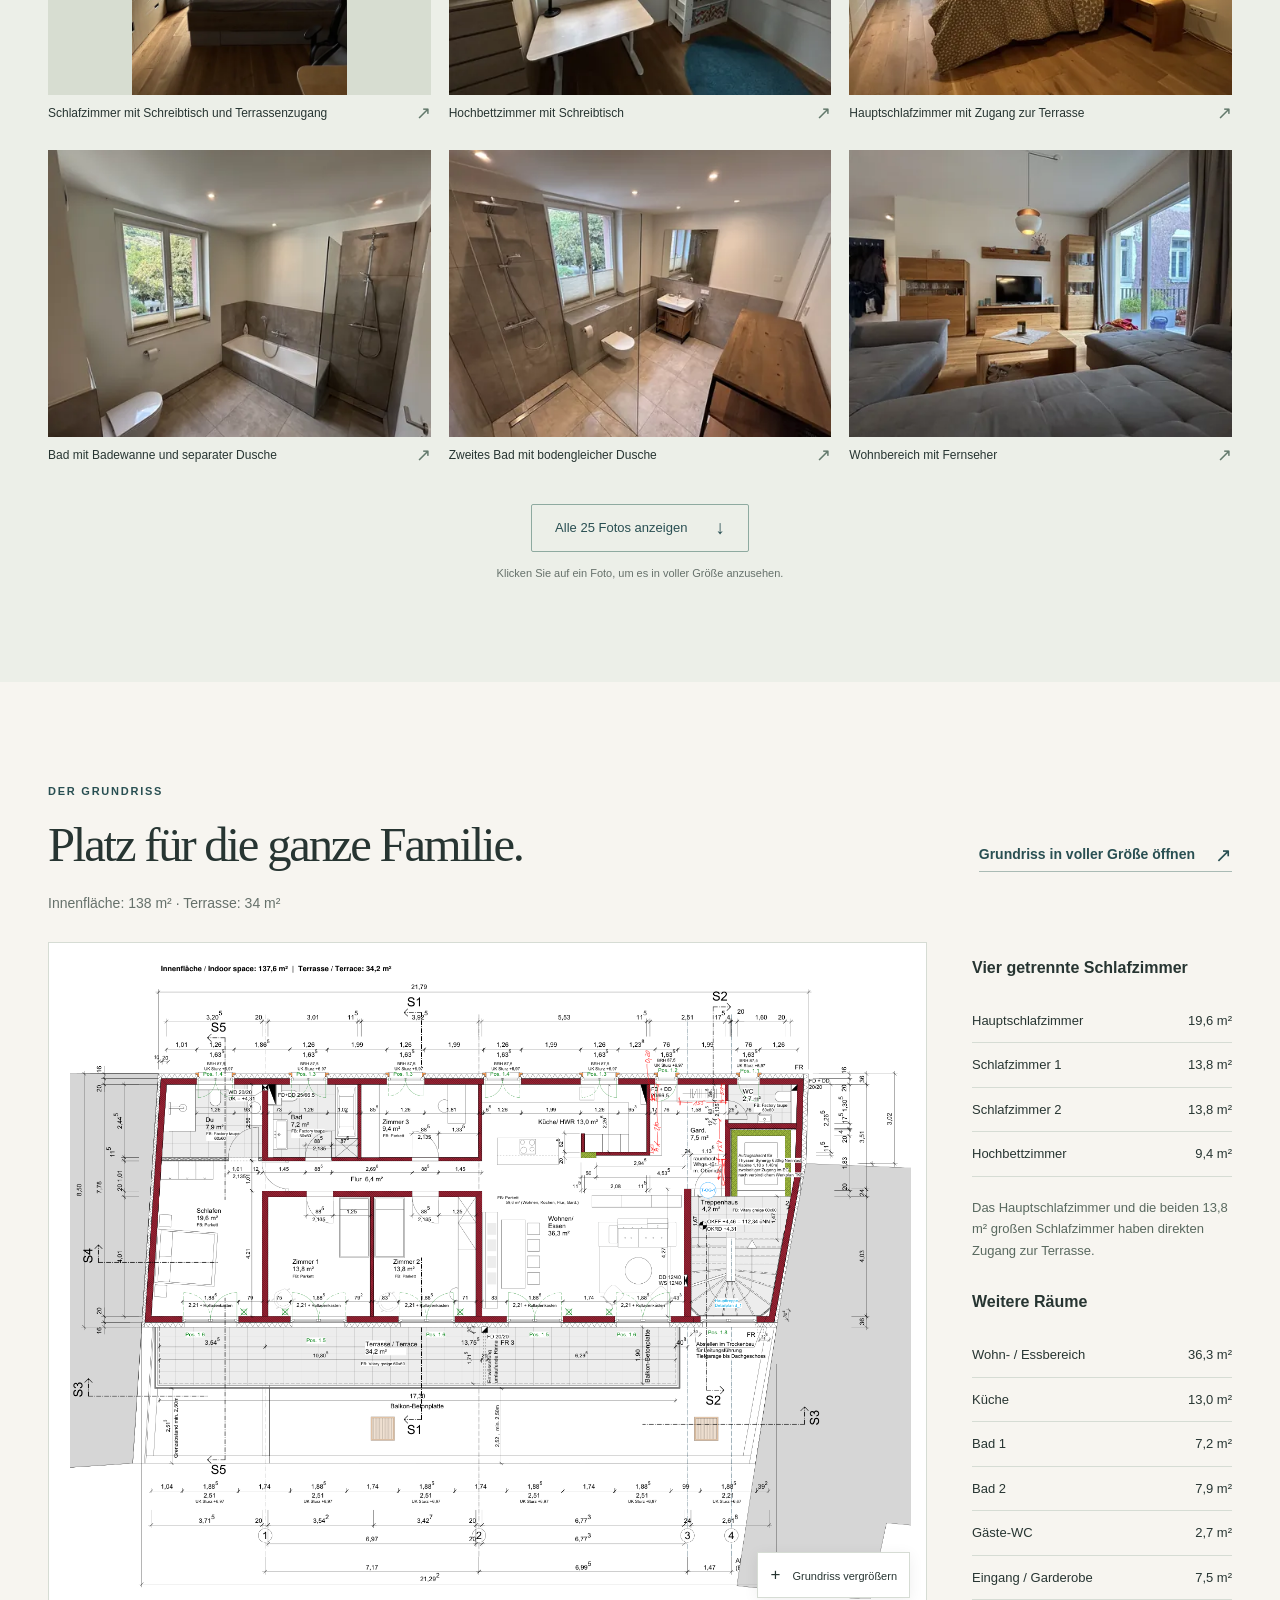
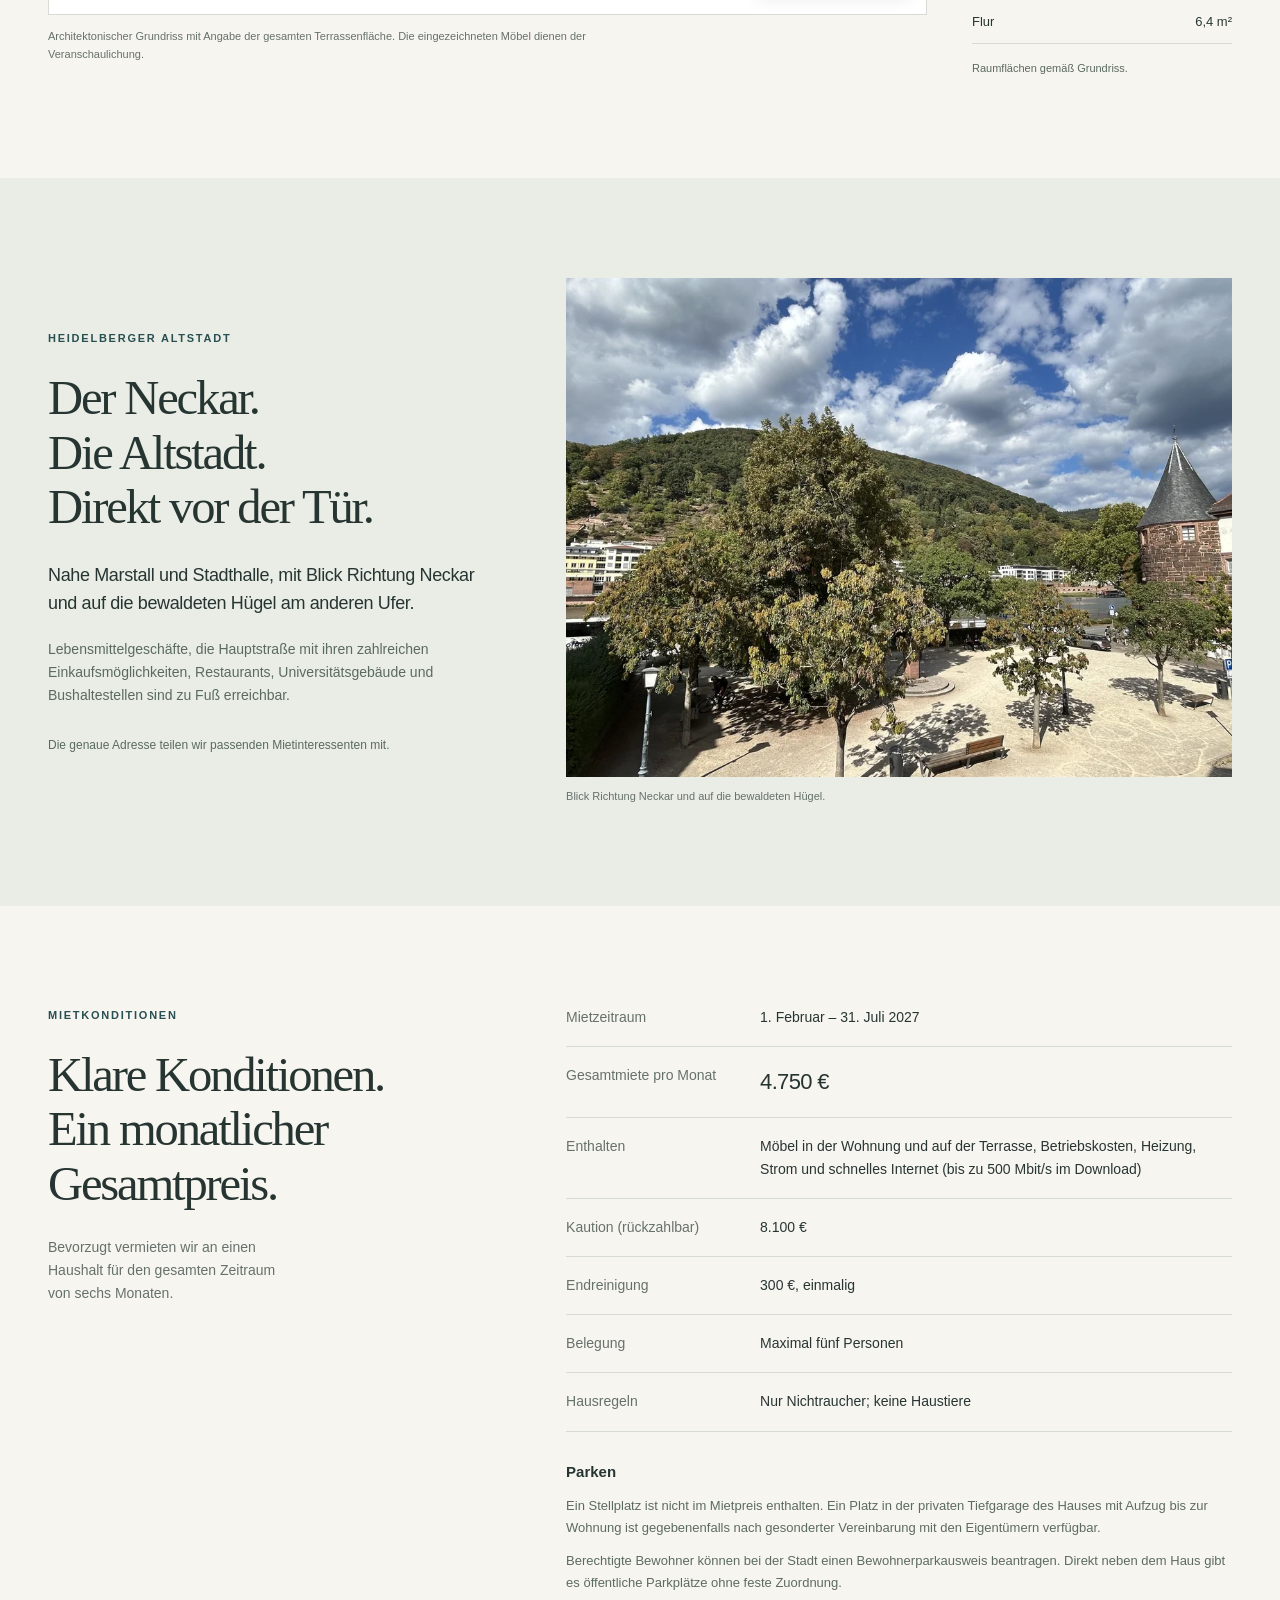
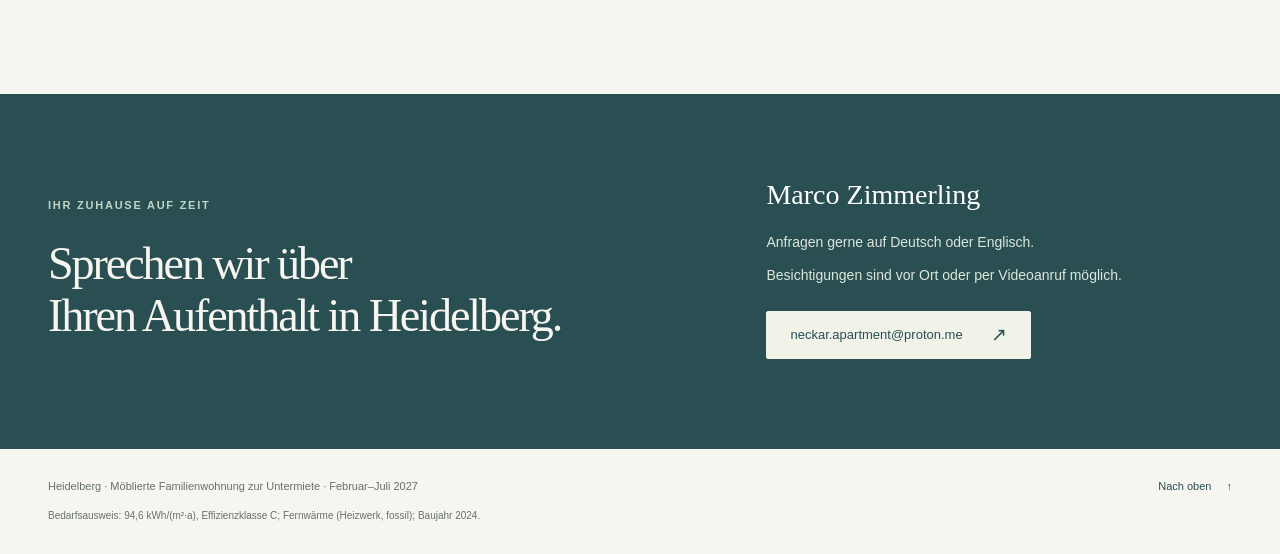
==== commit 51cf71c3: "Add approximately 6 m² cellar storage to English and German amenities" ====
--- a/de.html
+++ b/de.html
@@ -97,6 +97,7 @@
           <div><dt>Voll ausgestattete Küche</dt><dd>Küchengeräte, Kochutensilien, Geschirr und eine Kaffeemaschine sind inklusive.</dd></div>
           <div><dt>Terrasse, sofort nutzbar</dt><dd>Die Möbel auf der Südterrasse sind im Mietpreis enthalten.</dd></div>
           <div><dt>Eigene Waschmaschine und Trockner</dt><dd>Ihre privaten Geräte stehen im gemeinschaftlichen Waschraum im Keller des Hauses.</dd></div>
+          <div><dt>Zusätzlicher Stauraum</dt><dd>Ein Kellerabteil (ca. 6 m²) steht zur Nutzung zur Verfügung.</dd></div>
           <div><dt>Schnelles Internet</dt><dd>Bis zu 500 Mbit/s im Download, im Mietpreis enthalten.</dd></div>
           <div><dt>Komfort im Alltag</dt><dd>Parkett, Fußbodenheizung und Aufzug bis zur Wohnung.</dd></div>
         </dl>
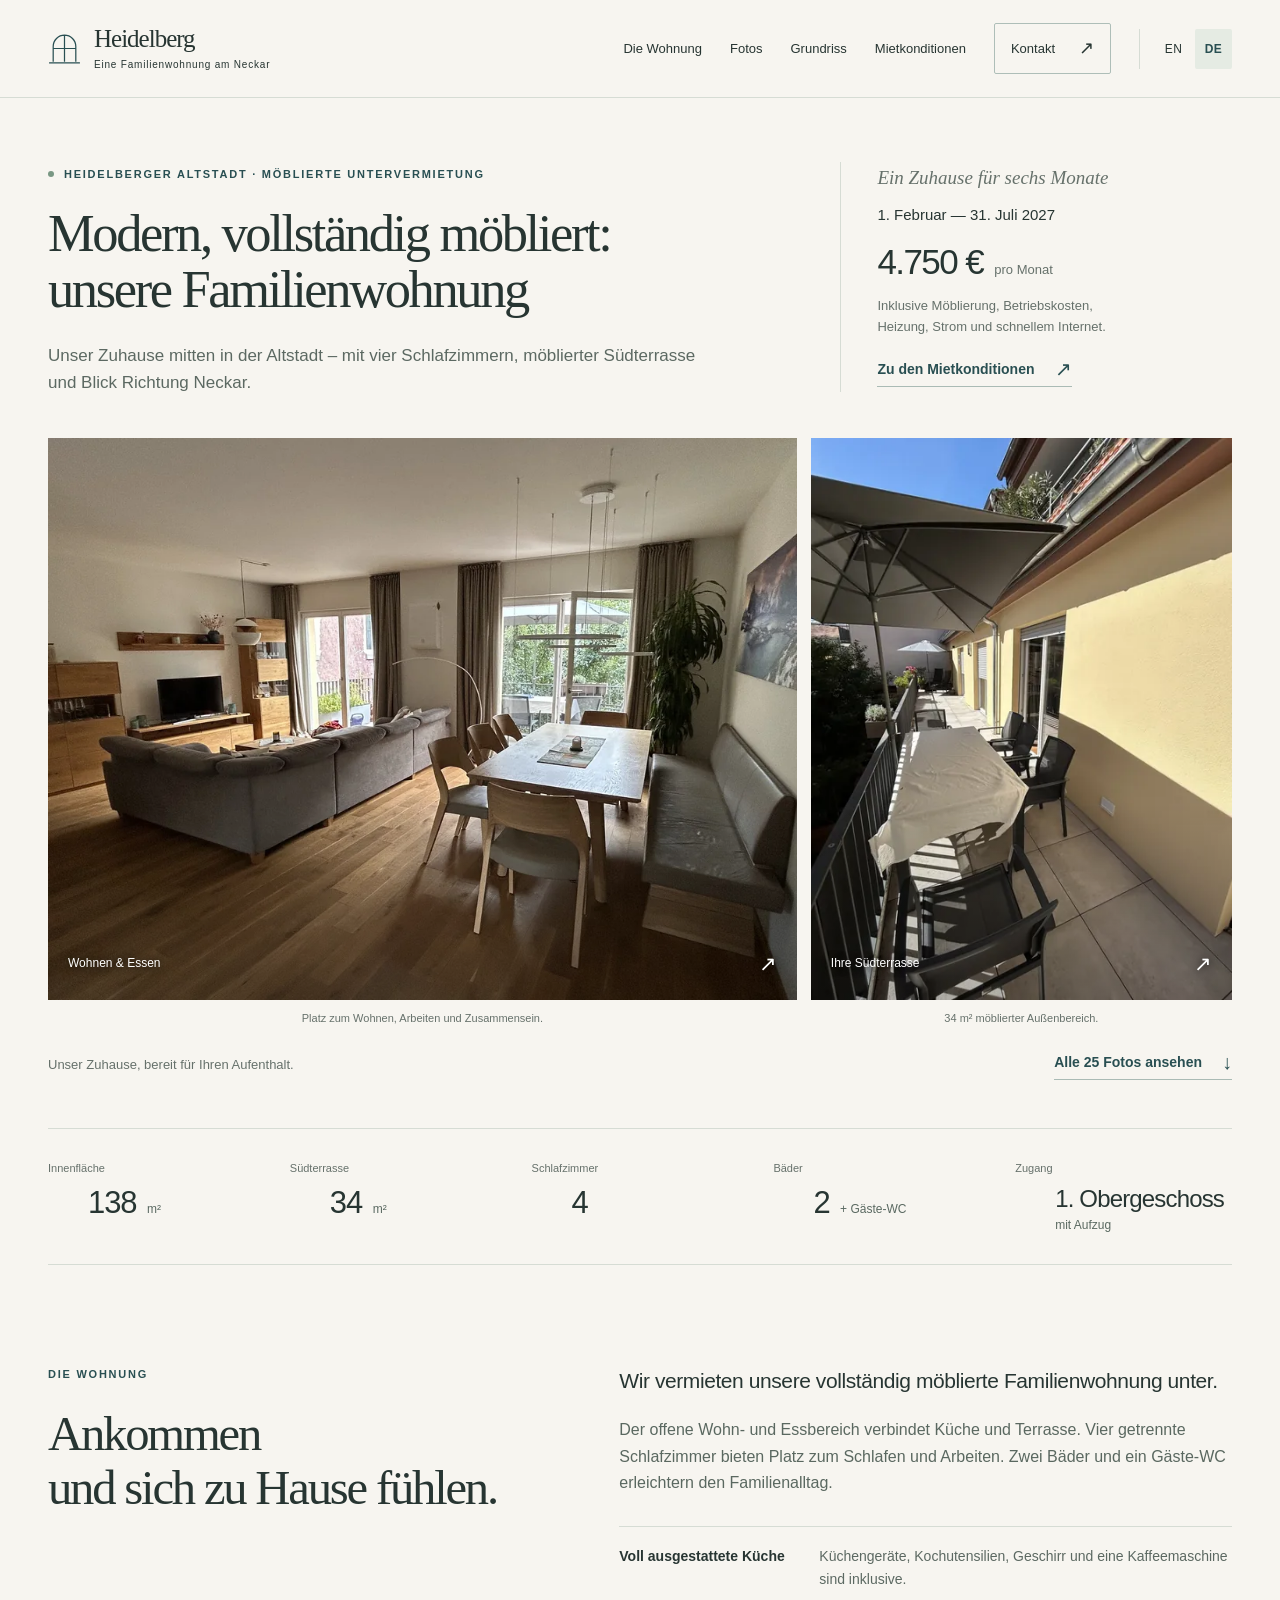
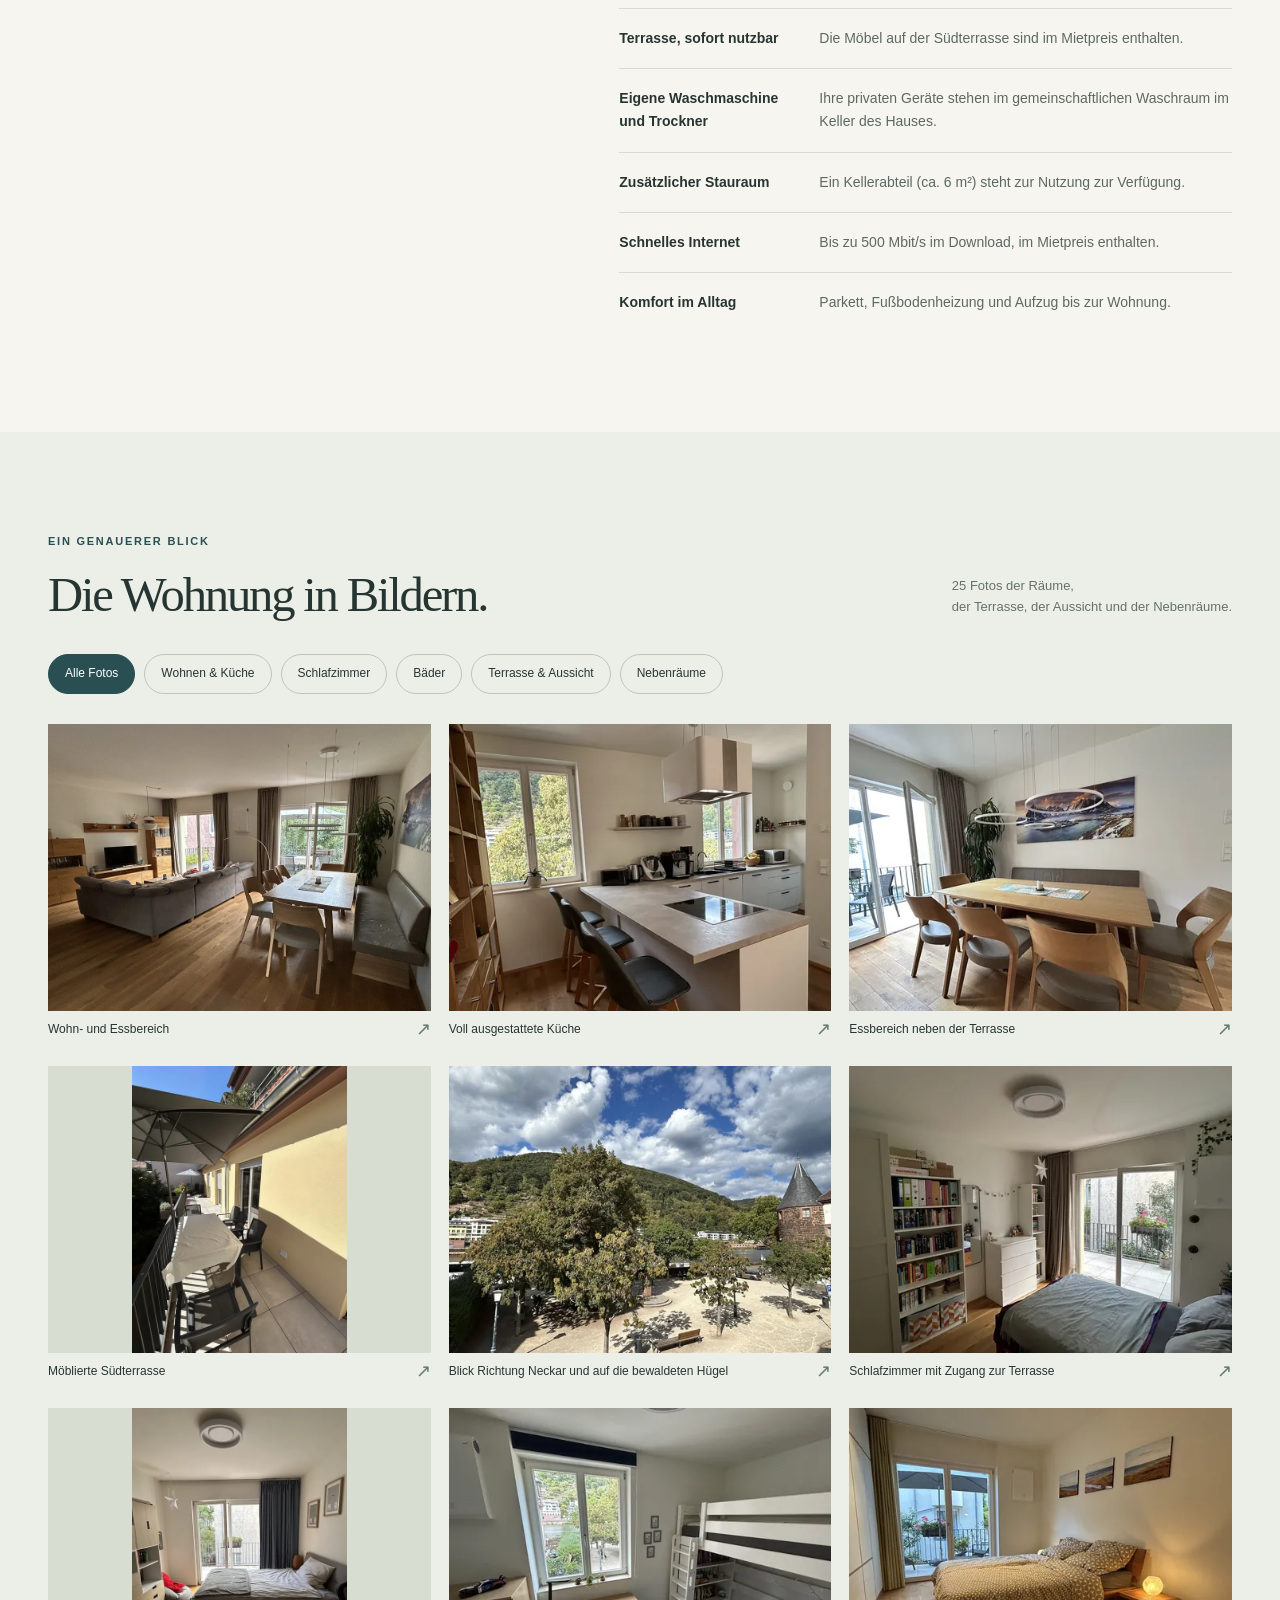
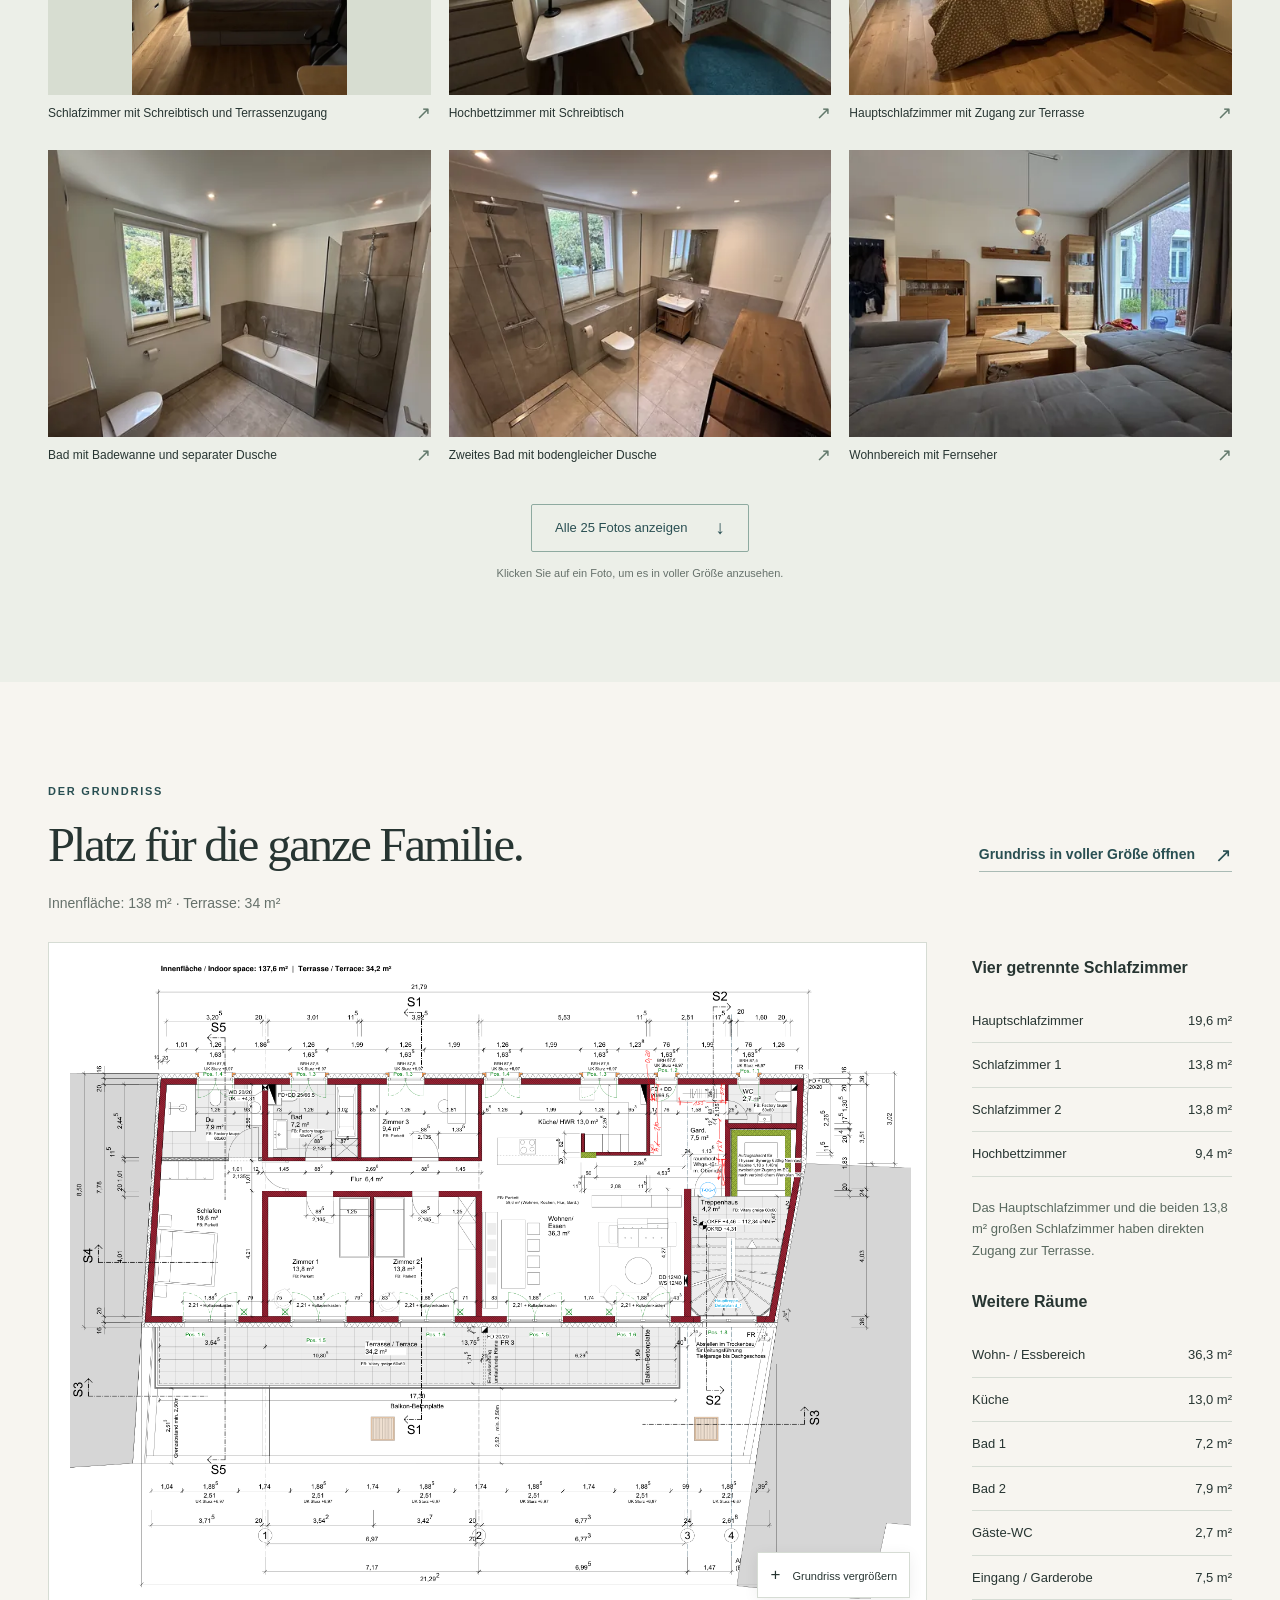
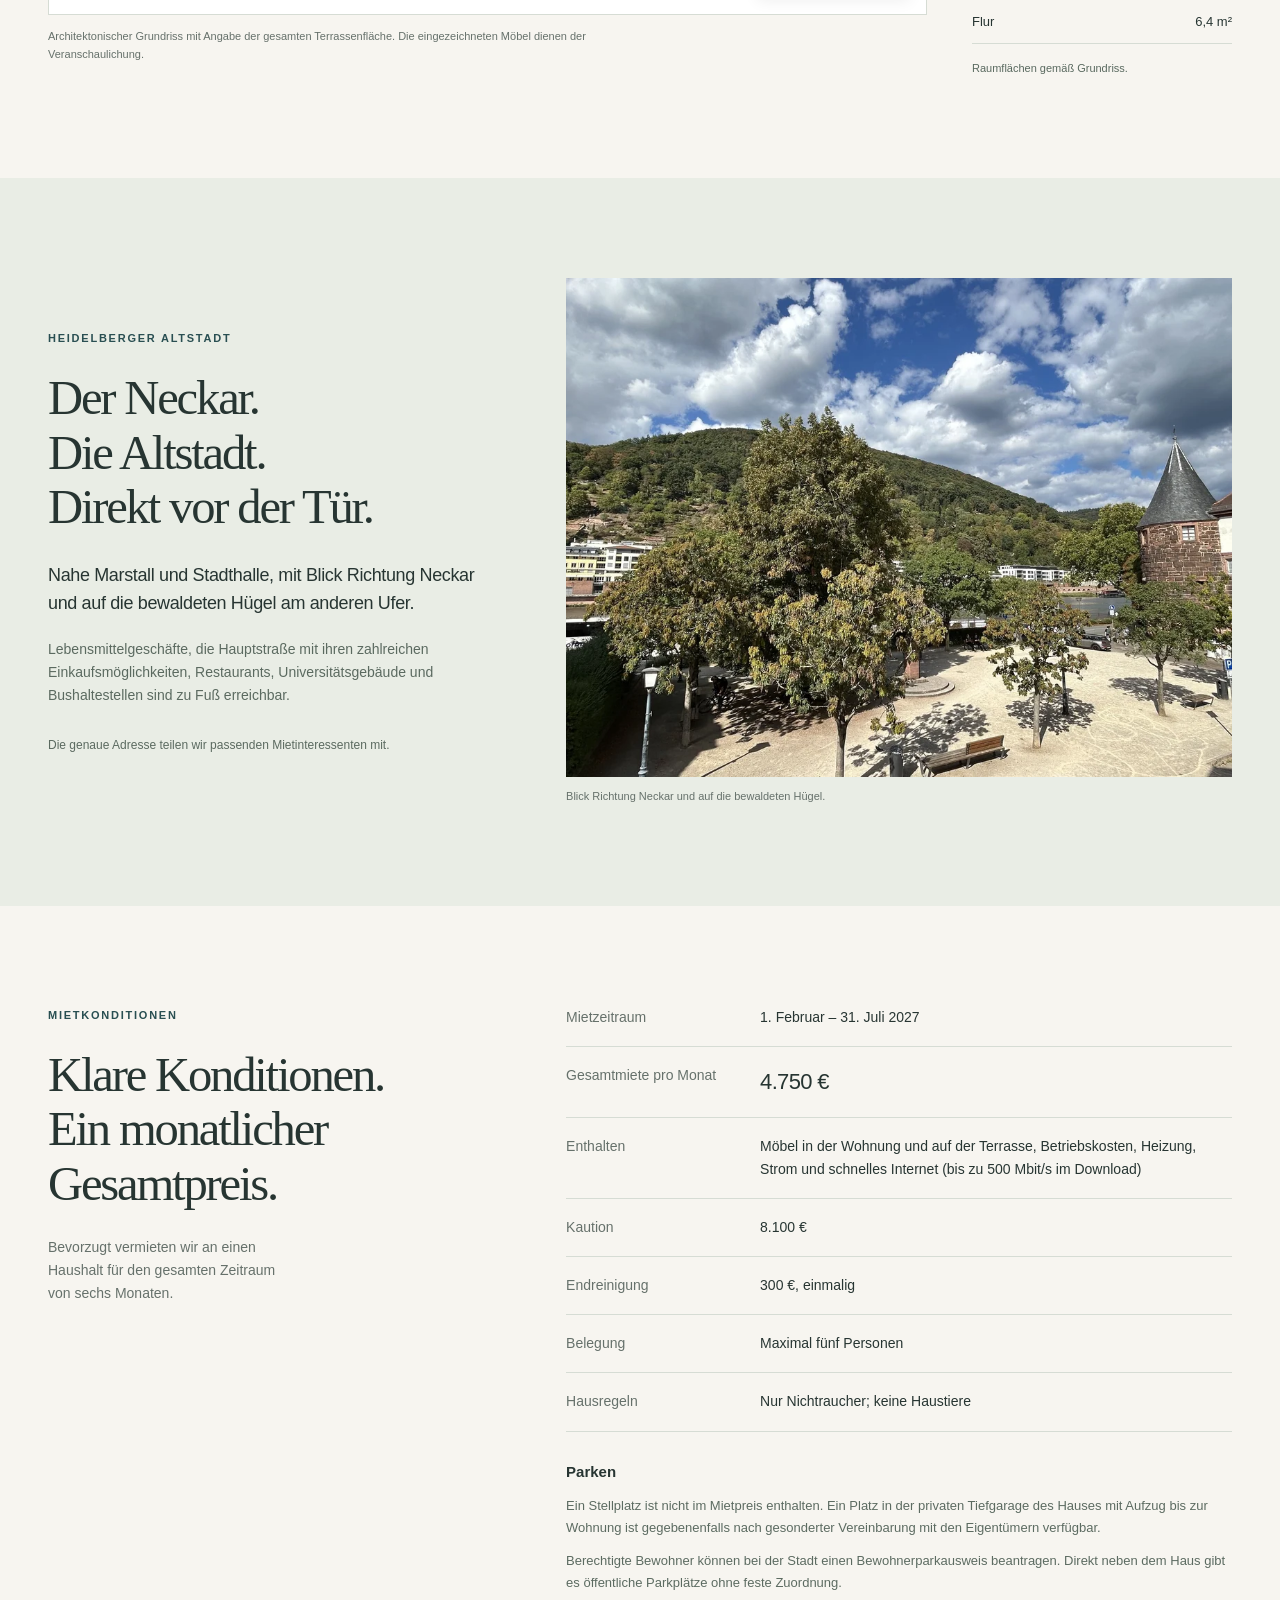
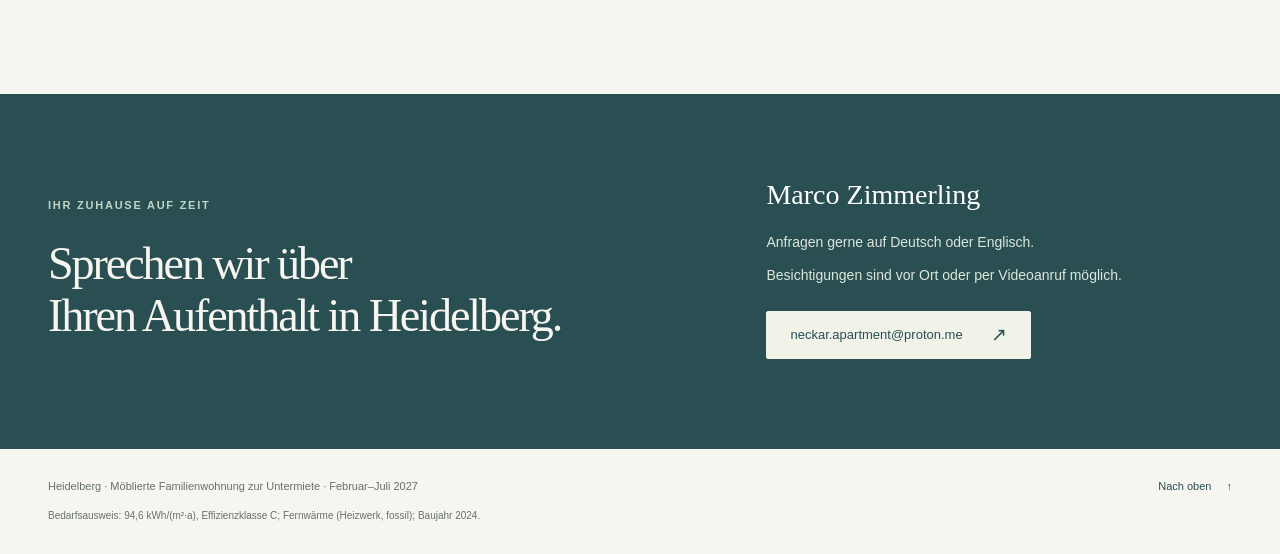
==== commit d839ba7a: "Simplify German deposit label to Kaution" ====
--- a/de.html
+++ b/de.html
@@ -166,7 +166,7 @@
     <section class="terms-section page-width section-space" id="terms" aria-labelledby="terms-title">
       <div class="section-intro"><p class="eyebrow">Mietkonditionen</p><h2 id="terms-title">Klare Konditionen.<br>Ein monatlicher Gesamtpreis.</h2><p>Bevorzugt vermieten wir an einen Haushalt für den gesamten Zeitraum von sechs Monaten.</p></div>
       <div class="rental-details">
-        <dl class="rental-list"><div><dt>Mietzeitraum</dt><dd>1. Februar – 31. Juli 2027</dd></div><div><dt>Gesamtmiete pro Monat</dt><dd><strong>4.750 €</strong></dd></div><div><dt>Enthalten</dt><dd>Möbel in der Wohnung und auf der Terrasse, Betriebskosten, Heizung, Strom und schnelles Internet (bis zu 500 Mbit/s im Download)</dd></div><div><dt>Kaution (rückzahlbar)</dt><dd>8.100 €</dd></div><div><dt>Endreinigung</dt><dd>300 €, einmalig</dd></div><div><dt>Belegung</dt><dd>Maximal fünf Personen</dd></div><div><dt>Hausregeln</dt><dd>Nur Nichtraucher; keine Haustiere</dd></div></dl>
+        <dl class="rental-list"><div><dt>Mietzeitraum</dt><dd>1. Februar – 31. Juli 2027</dd></div><div><dt>Gesamtmiete pro Monat</dt><dd><strong>4.750 €</strong></dd></div><div><dt>Enthalten</dt><dd>Möbel in der Wohnung und auf der Terrasse, Betriebskosten, Heizung, Strom und schnelles Internet (bis zu 500 Mbit/s im Download)</dd></div><div><dt>Kaution</dt><dd>8.100 €</dd></div><div><dt>Endreinigung</dt><dd>300 €, einmalig</dd></div><div><dt>Belegung</dt><dd>Maximal fünf Personen</dd></div><div><dt>Hausregeln</dt><dd>Nur Nichtraucher; keine Haustiere</dd></div></dl>
         <div class="parking-details"><h3>Parken</h3><p>Ein Stellplatz ist nicht im Mietpreis enthalten. Ein Platz in der privaten Tiefgarage des Hauses mit Aufzug bis zur Wohnung ist gegebenenfalls nach gesonderter Vereinbarung mit den Eigentümern verfügbar.</p><p>Berechtigte Bewohner können bei der Stadt einen Bewohnerparkausweis beantragen. Direkt neben dem Haus gibt es öffentliche Parkplätze ohne feste Zuordnung.</p></div>
       </div>
     </section>
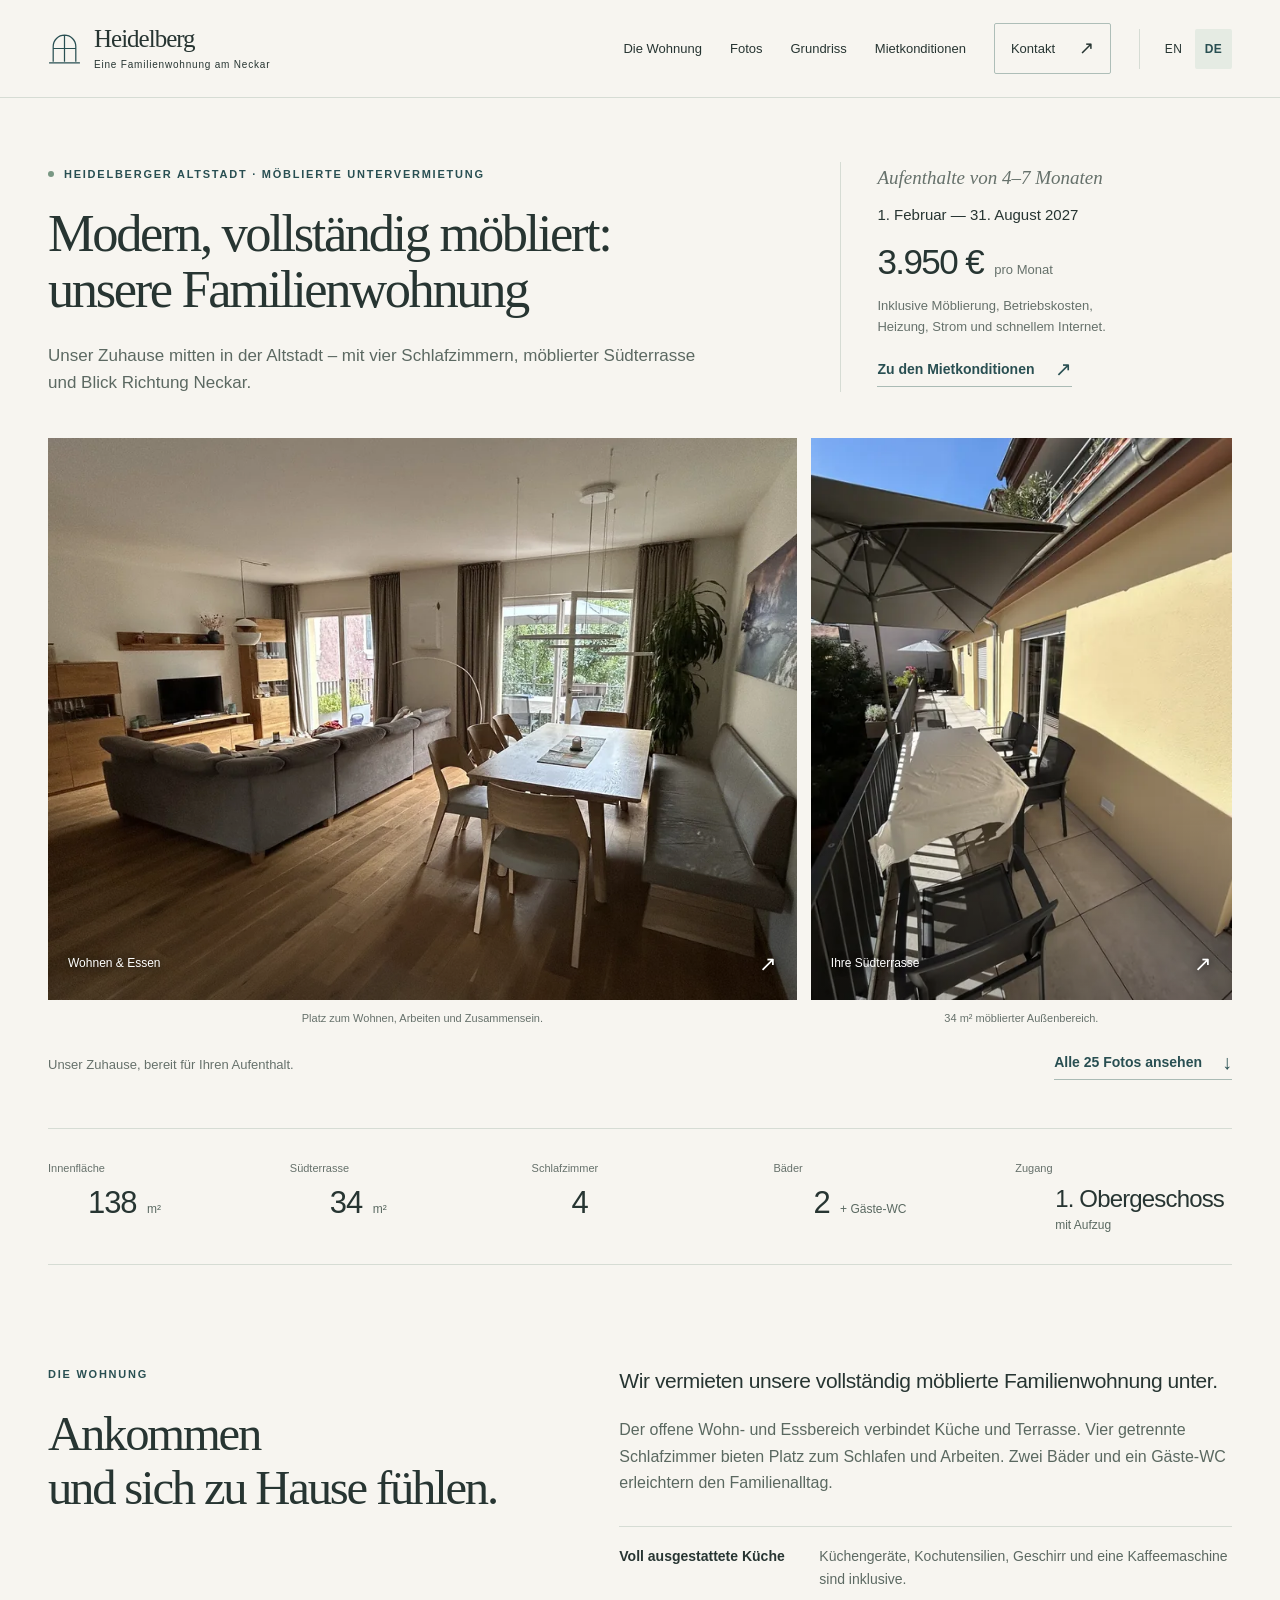
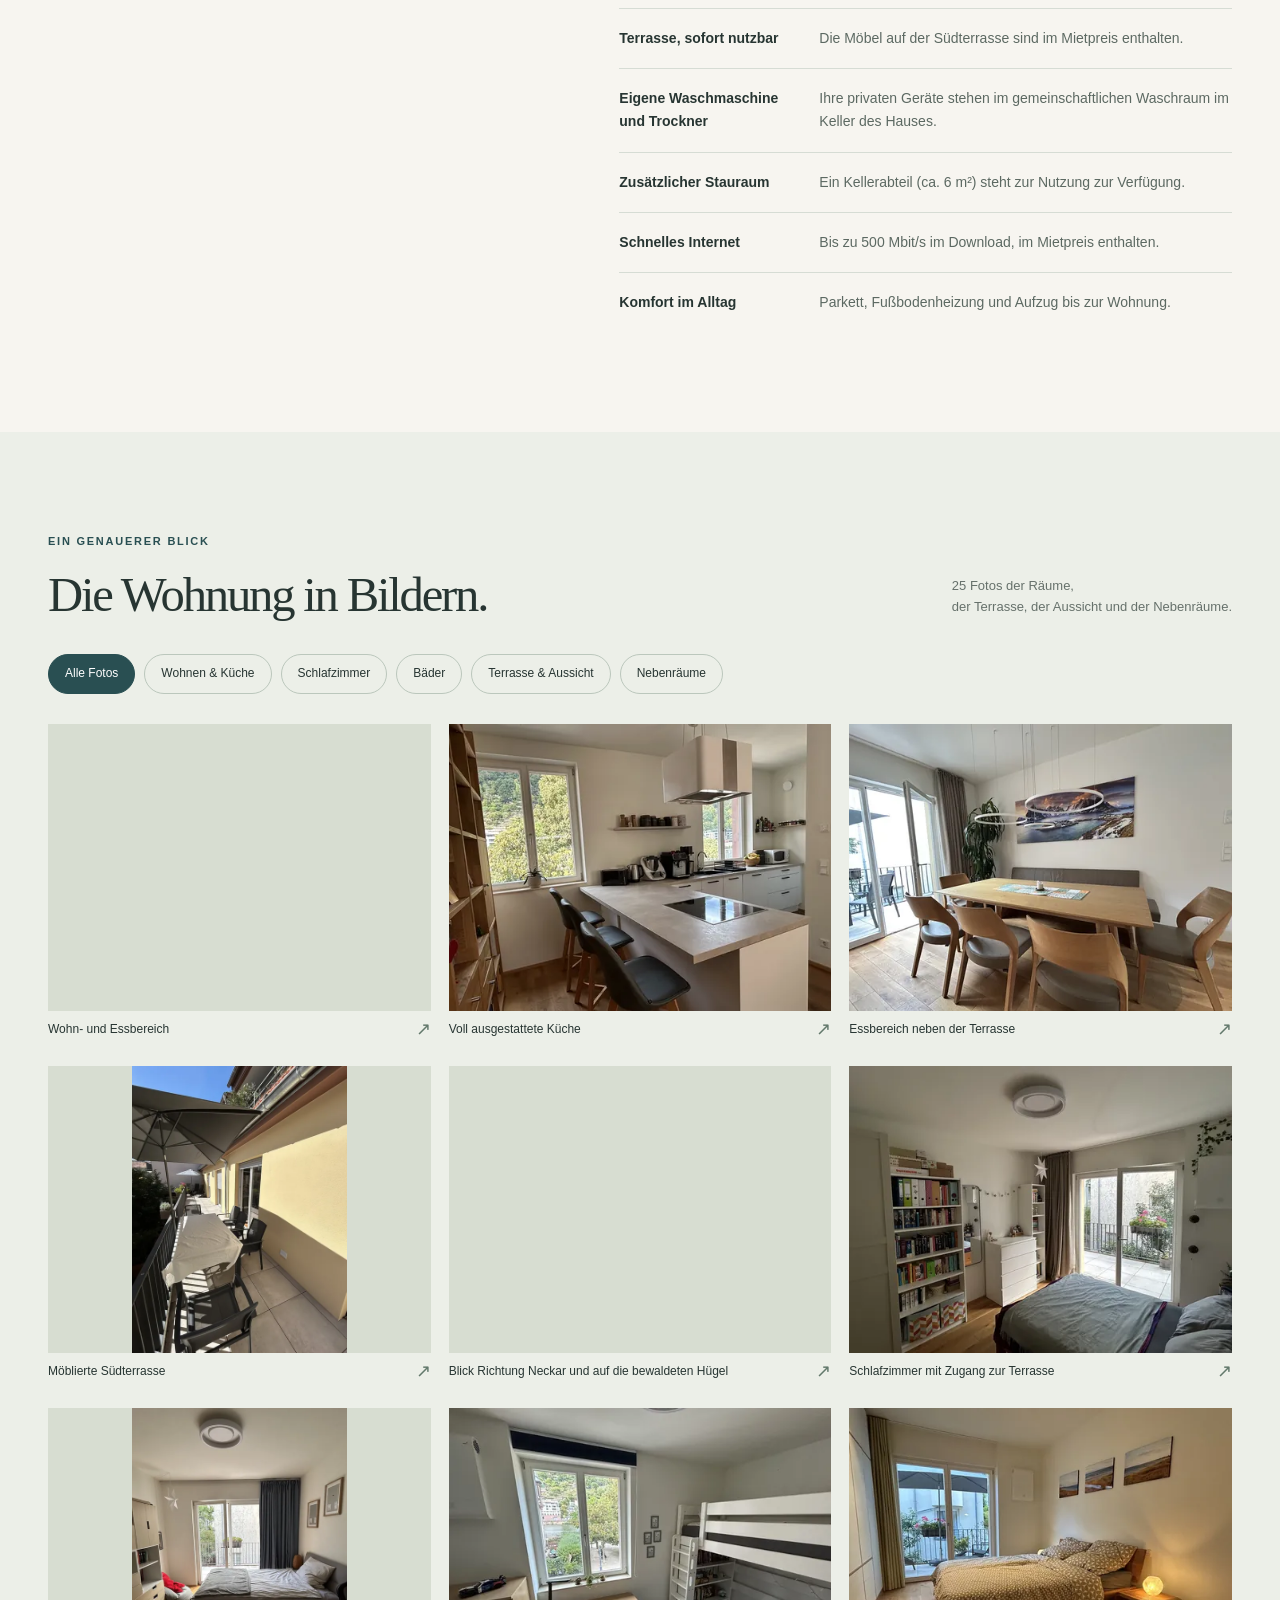
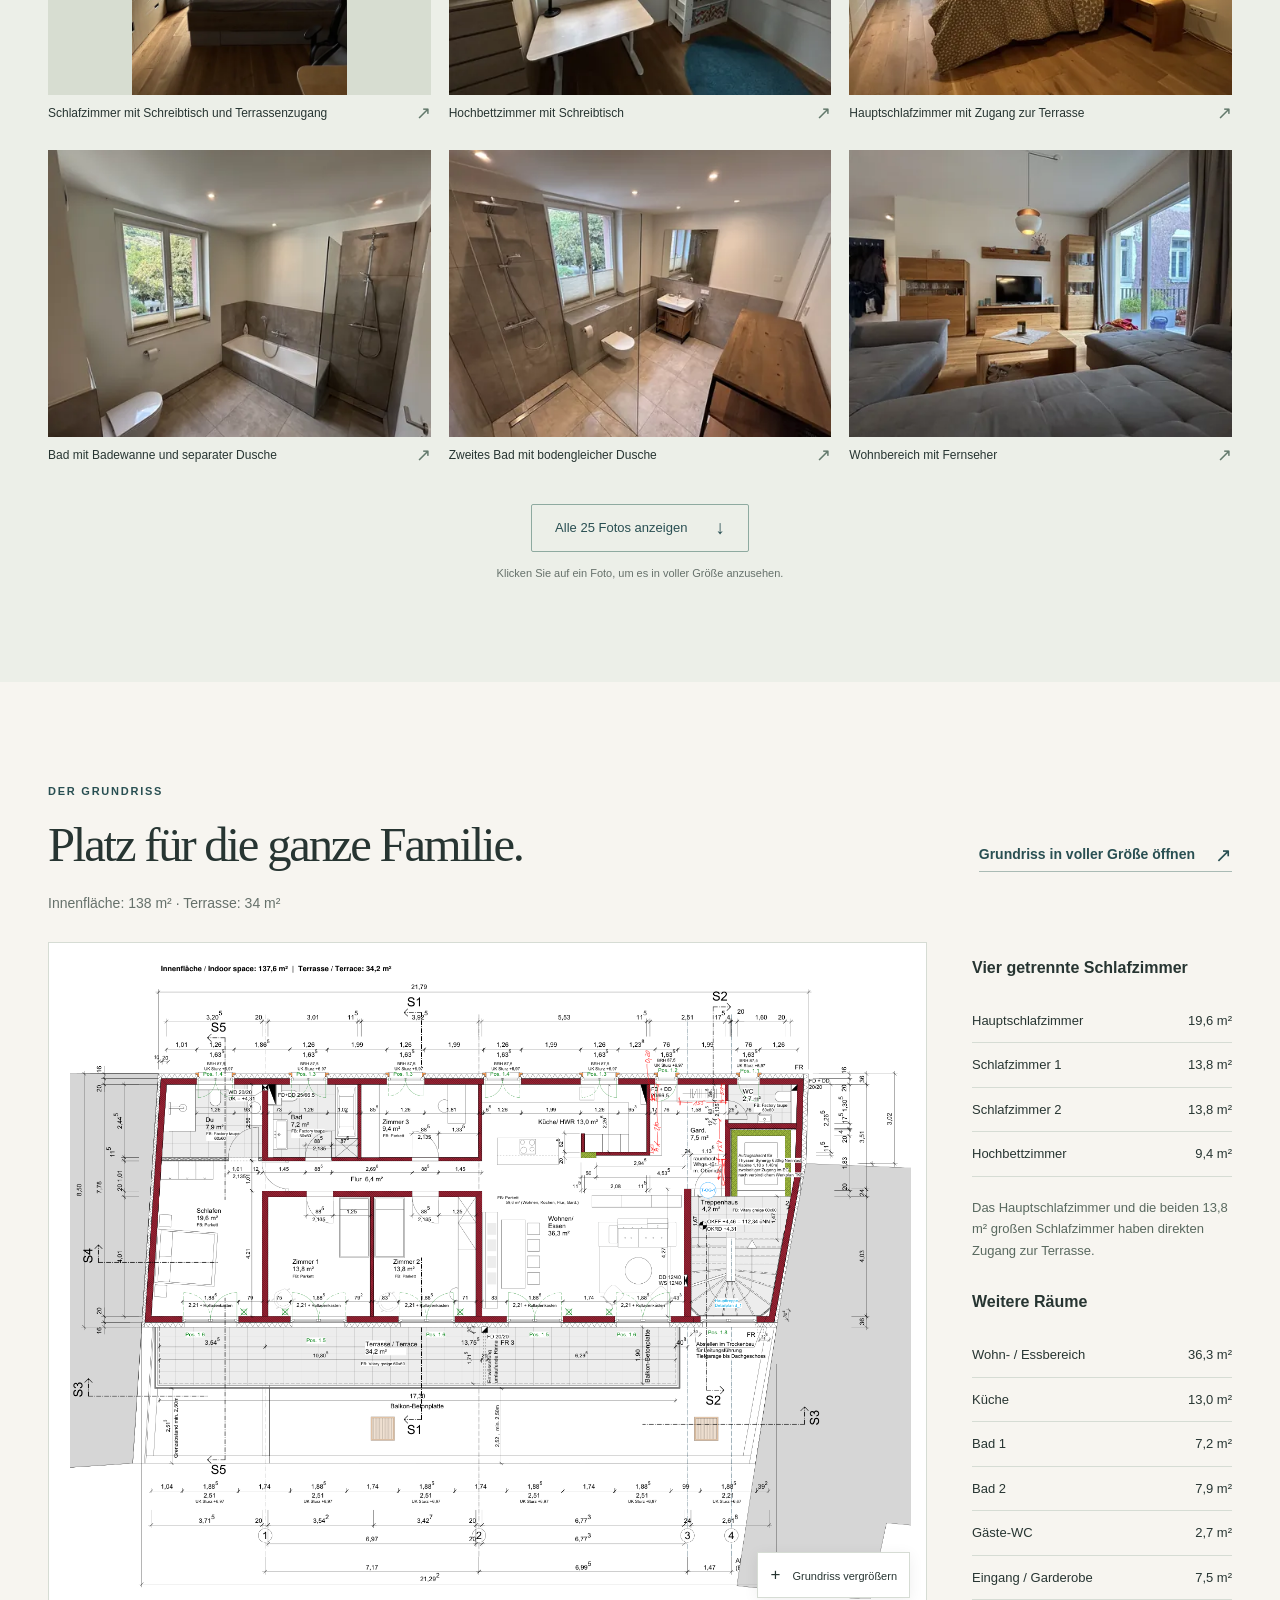
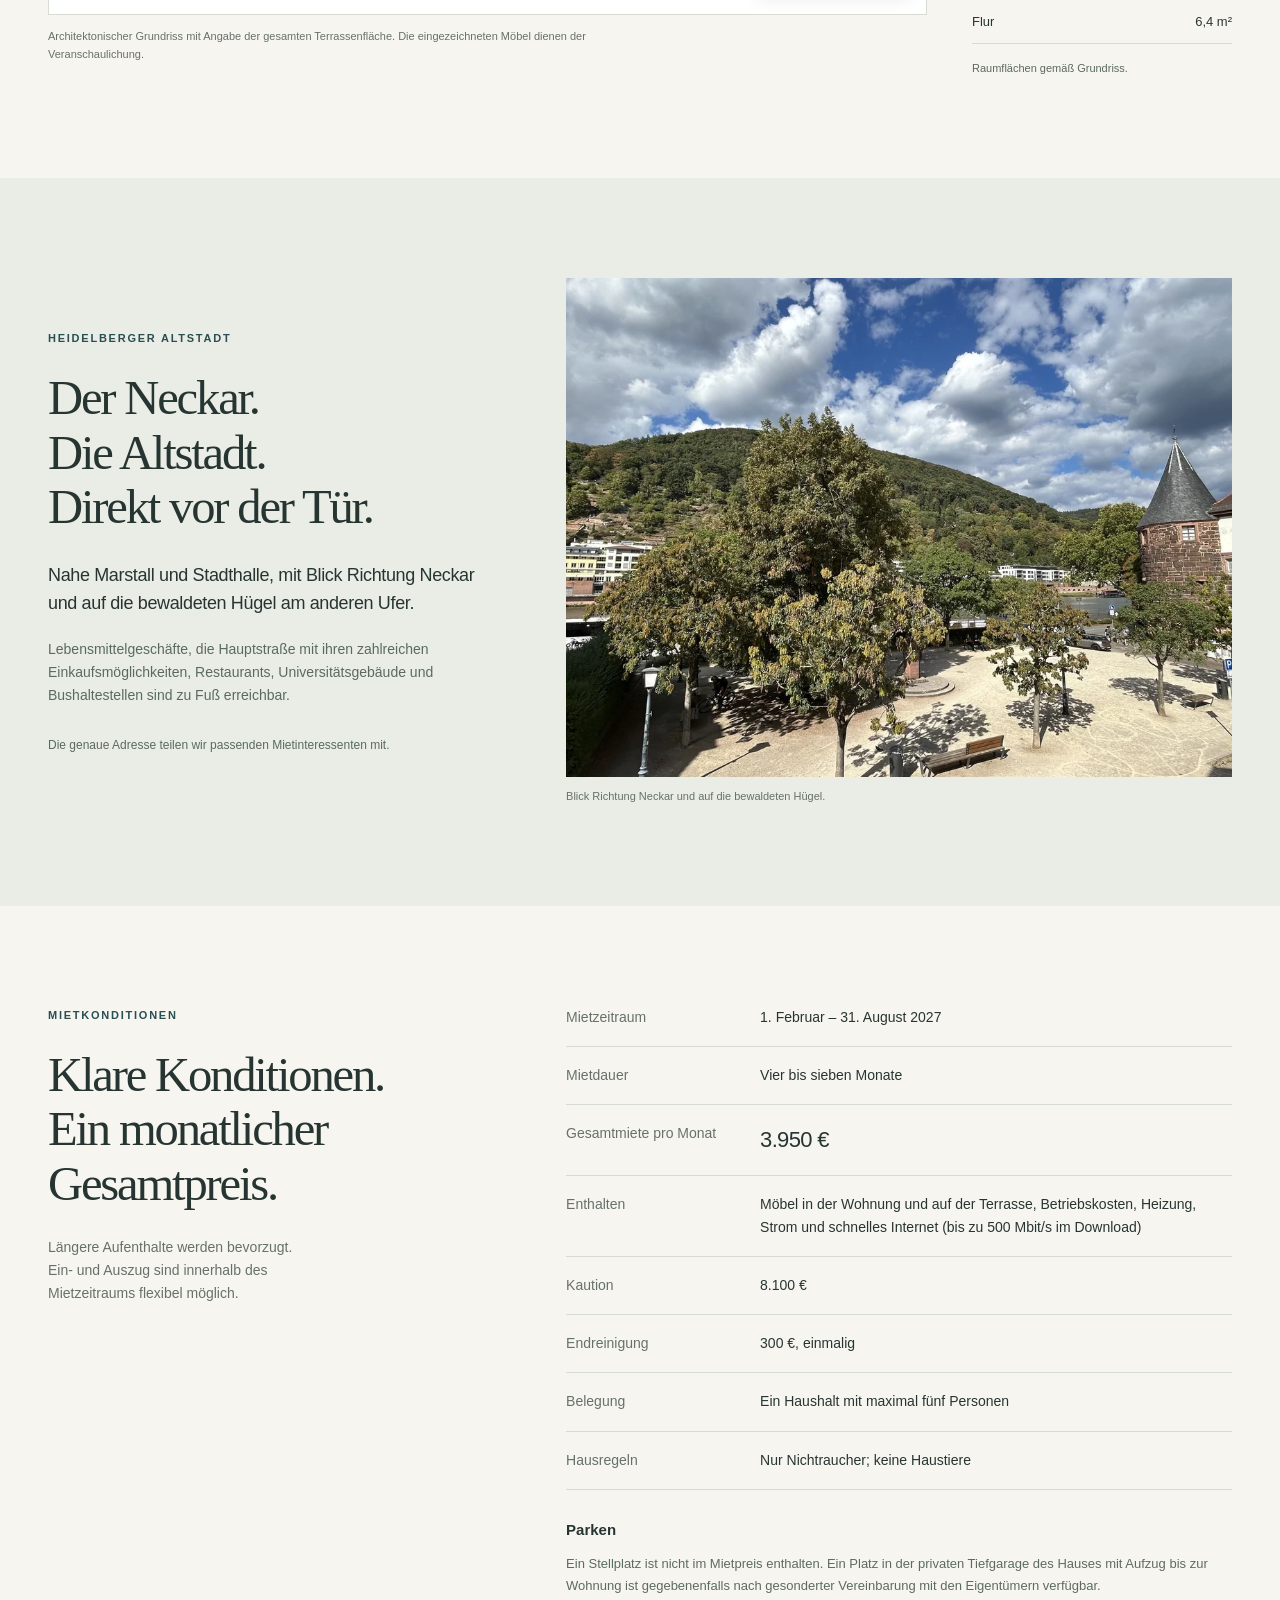
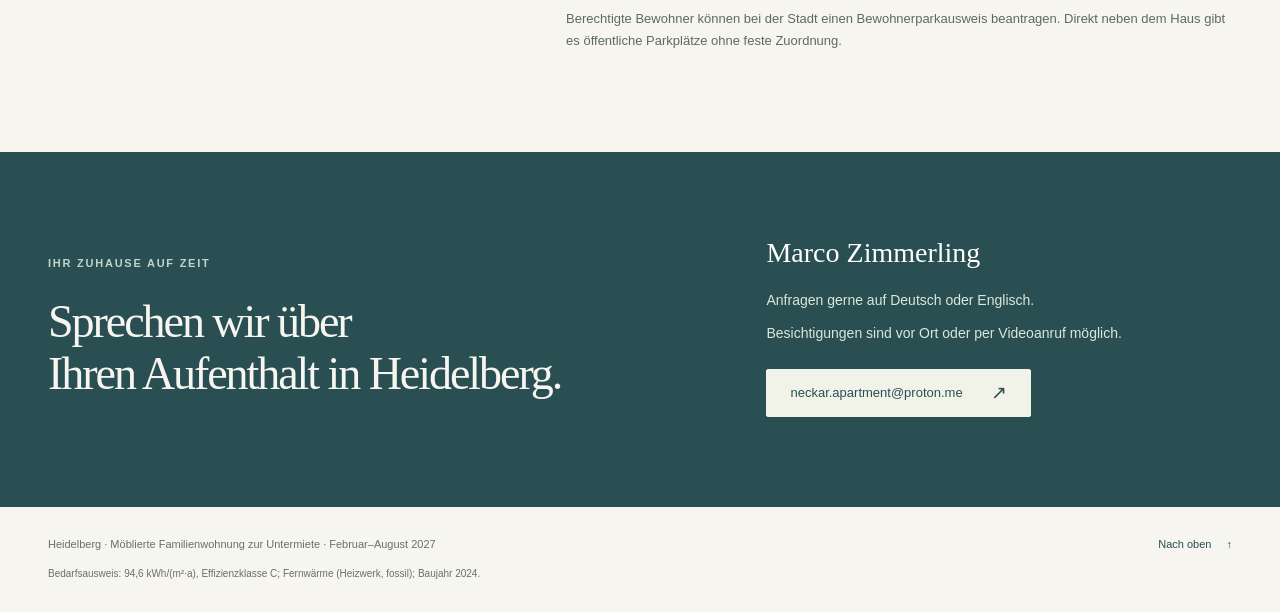
==== commit 00c2ba9c: "Update rent and flexible February–August 2027 availability" ====
--- a/de.html
+++ b/de.html
@@ -4,11 +4,11 @@
   <meta charset="utf-8">
   <meta name="viewport" content="width=device-width, initial-scale=1">
   <meta name="robots" content="noindex,nofollow">
-  <meta name="description" content="Moderne, vollständig möblierte Familienwohnung in der Heidelberger Altstadt. Vier Schlafzimmer, Südterrasse und Blick zum Neckar. 1. Februar bis 31. Juli 2027.">
+  <meta name="description" content="Moderne, vollständig möblierte Familienwohnung in der Heidelberger Altstadt. Vier Schlafzimmer, Südterrasse und Blick zum Neckar. Verfügbar vom 1. Februar bis 31. August 2027; Mindestmietdauer vier Monate.">
   <meta name="theme-color" content="#f7f5f0">
   <meta property="og:type" content="website">
   <meta property="og:title" content="Moderne, vollständig möblierte Familienwohnung in Heidelberg">
-  <meta property="og:description" content="Vier Schlafzimmer, möblierte Südterrasse und Blick zum Neckar. 1. Februar bis 31. Juli 2027.">
+  <meta property="og:description" content="Vier Schlafzimmer, möblierte Südterrasse und Blick zum Neckar. Verfügbar vom 1. Februar bis 31. August 2027; Mindestmietdauer vier Monate.">
   <meta property="og:url" content="https://mzimmerling.github.io/nekar-apartment/de.html">
   <meta property="og:image" content="https://mzimmerling.github.io/nekar-apartment/assets/photo-01-md.webp">
   <title>Moderne, vollständig möblierte Familienwohnung · Heidelberg</title>
@@ -19,7 +19,7 @@
   <link rel="preload" as="image" href="assets/photo-01-lg.webp" imagesrcset="assets/photo-01-md.webp 960w, assets/photo-01-lg.webp 1800w" imagesizes="(max-width: 720px) 100vw, 65vw">
   <script defer src="site-config.js?v=2"></script>
   <script defer src="photos.js?v=2"></script>
-  <script defer src="app.js?v=2"></script>
+  <script defer src="app.js?v=3"></script>
 </head>
 <body>
   <a class="skip-link" href="#main">Zum Inhalt springen</a>
@@ -50,9 +50,9 @@
           <p class="hero-description">Unser Zuhause mitten in der Altstadt – mit vier Schlafzimmern, möblierter Südterrasse und Blick Richtung Neckar.</p>
         </div>
         <aside class="stay-summary" aria-label="Mietzeitraum und monatlicher Mietpreis">
-          <p class="summary-label">Ein Zuhause für sechs Monate</p>
-          <p class="stay-dates">1. Februar — 31. Juli 2027</p>
-          <p class="hero-price">4.750 € <span>pro Monat</span></p>
+          <p class="summary-label">Aufenthalte von 4–7 Monaten</p>
+          <p class="stay-dates">1. Februar — 31. August 2027</p>
+          <p class="hero-price">3.950 € <span>pro Monat</span></p>
           <p class="price-detail">Inklusive Möblierung, Betriebskosten,<br>Heizung, Strom und schnellem Internet.</p>
           <a class="text-link" href="#terms">Zu den Mietkonditionen <span aria-hidden="true">↗</span></a>
         </aside>
@@ -164,9 +164,18 @@
     </section>
 
     <section class="terms-section page-width section-space" id="terms" aria-labelledby="terms-title">
-      <div class="section-intro"><p class="eyebrow">Mietkonditionen</p><h2 id="terms-title">Klare Konditionen.<br>Ein monatlicher Gesamtpreis.</h2><p>Bevorzugt vermieten wir an einen Haushalt für den gesamten Zeitraum von sechs Monaten.</p></div>
+      <div class="section-intro"><p class="eyebrow">Mietkonditionen</p><h2 id="terms-title">Klare Konditionen.<br>Ein monatlicher Gesamtpreis.</h2><p>Längere Aufenthalte werden bevorzugt. Ein- und Auszug sind innerhalb des Mietzeitraums flexibel möglich.</p></div>
       <div class="rental-details">
-        <dl class="rental-list"><div><dt>Mietzeitraum</dt><dd>1. Februar – 31. Juli 2027</dd></div><div><dt>Gesamtmiete pro Monat</dt><dd><strong>4.750 €</strong></dd></div><div><dt>Enthalten</dt><dd>Möbel in der Wohnung und auf der Terrasse, Betriebskosten, Heizung, Strom und schnelles Internet (bis zu 500 Mbit/s im Download)</dd></div><div><dt>Kaution</dt><dd>8.100 €</dd></div><div><dt>Endreinigung</dt><dd>300 €, einmalig</dd></div><div><dt>Belegung</dt><dd>Maximal fünf Personen</dd></div><div><dt>Hausregeln</dt><dd>Nur Nichtraucher; keine Haustiere</dd></div></dl>
+        <dl class="rental-list">
+          <div><dt>Mietzeitraum</dt><dd>1. Februar – 31. August 2027</dd></div>
+          <div><dt>Mietdauer</dt><dd>Vier bis sieben Monate</dd></div>
+          <div><dt>Gesamtmiete pro Monat</dt><dd><strong>3.950 €</strong></dd></div>
+          <div><dt>Enthalten</dt><dd>Möbel in der Wohnung und auf der Terrasse, Betriebskosten, Heizung, Strom und schnelles Internet (bis zu 500 Mbit/s im Download)</dd></div>
+          <div><dt>Kaution</dt><dd>8.100 €</dd></div>
+          <div><dt>Endreinigung</dt><dd>300 €, einmalig</dd></div>
+          <div><dt>Belegung</dt><dd>Ein Haushalt mit maximal fünf Personen</dd></div>
+          <div><dt>Hausregeln</dt><dd>Nur Nichtraucher; keine Haustiere</dd></div>
+        </dl>
         <div class="parking-details"><h3>Parken</h3><p>Ein Stellplatz ist nicht im Mietpreis enthalten. Ein Platz in der privaten Tiefgarage des Hauses mit Aufzug bis zur Wohnung ist gegebenenfalls nach gesonderter Vereinbarung mit den Eigentümern verfügbar.</p><p>Berechtigte Bewohner können bei der Stadt einen Bewohnerparkausweis beantragen. Direkt neben dem Haus gibt es öffentliche Parkplätze ohne feste Zuordnung.</p></div>
       </div>
     </section>
@@ -179,7 +188,7 @@
     </section>
   </main>
 
-  <footer class="site-footer page-width"><p>Heidelberg · Möblierte Familienwohnung zur Untermiete · Februar–Juli 2027</p><p class="energy-details">Bedarfsausweis: 94,6 kWh/(m²·a), Effizienzklasse C; Fernwärme (Heizwerk, fossil); Baujahr 2024.</p><a href="#top">Nach oben <span aria-hidden="true">↑</span></a></footer>
+  <footer class="site-footer page-width"><p>Heidelberg · Möblierte Familienwohnung zur Untermiete · Februar–August 2027</p><p class="energy-details">Bedarfsausweis: 94,6 kWh/(m²·a), Effizienzklasse C; Fernwärme (Heizwerk, fossil); Baujahr 2024.</p><a href="#top">Nach oben <span aria-hidden="true">↑</span></a></footer>
 
   <dialog class="image-viewer" id="image-viewer" aria-labelledby="viewer-caption">
     <div class="viewer-shell">
